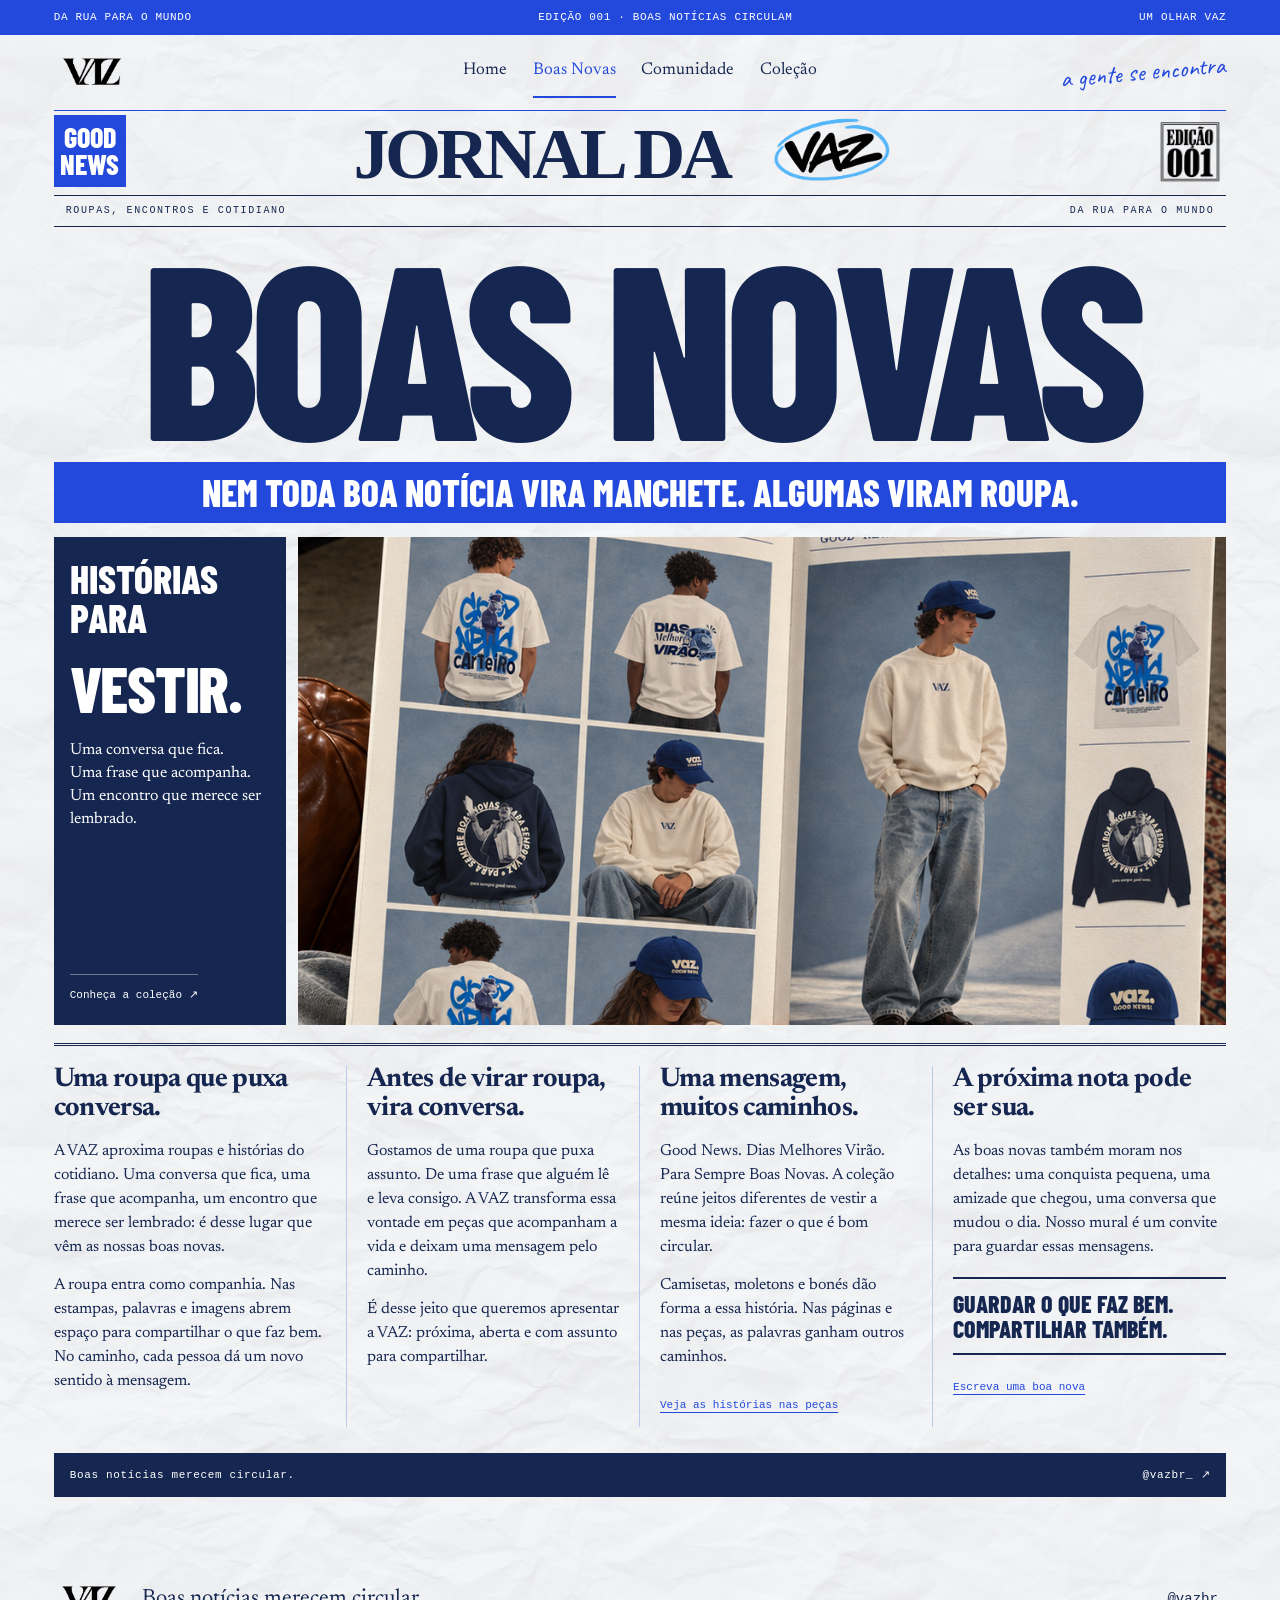
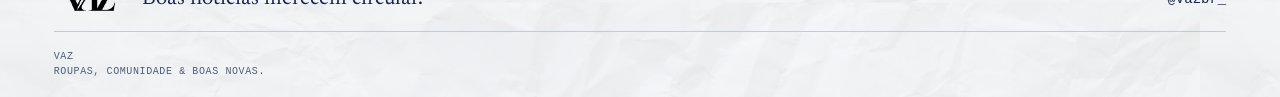
==== boas-novas.html @ ff7410ee "Publica site estático VAZ" ====
<!doctype html><html lang="pt-BR"><head><meta charset="utf-8"><meta name="viewport" content="width=device-width,initial-scale=1"><meta name="theme-color" content="#2349dc"><title>Boas Novas · VAZ</title><meta name="description" content="O jornal da VAZ: histórias, roupas e um jeito de fazer o que é bom circular."><link rel="stylesheet" href="editorial.css"><link rel="stylesheet" href="pages.css"><script src="pages.js" defer></script><link rel="stylesheet" href="assets/mobile.css?v=1"><link rel="stylesheet" href="assets/header.css?v=1"><link rel="stylesheet" href="assets/boas-novas.css?v=1"></head><body class="news-page"><a class="skip-link" href="#principal">Pular para o conteúdo</a><div class="edition"><span>Da rua para o mundo</span><span>EDIÇÃO 001 · BOAS NOTÍCIAS CIRCULAM</span><span>UM OLHAR VAZ</span></div>
<header id="inicio">
  <a class="brand" href="home.html" aria-label="VAZ, início"><img src="assets/marca/logo.png" alt="VAZ" width="135" height="54"></a>
  <span class="brand-descriptor">ROUPAS, ENCONTROS <br>E OUTRAS BOAS NOVAS.</span>
  <nav class="page-nav" aria-label="Navegação principal"><a href="home.html">Home</a><a href="boas-novas.html" aria-current="page">Boas Novas</a><a href="comunidade.html">Comunidade</a><a href="colecao.html">Coleção</a></nav>
  <a class="header-note" href="https://www.instagram.com/vazbr_/" target="_blank" rel="noopener noreferrer">a gente se encontra</a>
</header><main id="principal" class="news-edition" tabindex="-1">
  <div class="news-masthead">
    <a class="news-mark" href="colecao.html" aria-label="Conheça a coleção VAZ"><strong>GOOD<br>NEWS</strong></a>
    <a class="news-name news-name-image" href="home.html" aria-label="Jornal da VAZ, início"><span>JORNAL DA</span><img src="assets/marca/jornal-vaz-logo.png" alt="VAZ"></a>
    <img class="news-edition-image" src="assets/marca/jornal-edicao-001.png" alt="Edição 001">
  </div>
  <div class="news-dateline"><span>Roupas, encontros e cotidiano</span><span>Da rua para o mundo</span></div>
  <h1 class="news-headline">BOAS NOVAS</h1>
  <p class="news-banner">Nem toda boa notícia vira manchete. Algumas viram roupa.</p>
  <div class="news-cover">
    <aside class="news-cover-note">
      <p>Histórias<br>para</p>
      <strong>VESTIR.</strong>
      <span>Uma conversa que fica.<br>Uma frase que acompanha.<br>Um encontro que merece ser lembrado.</span>
      <a href="colecao.html">Conheça a coleção <span aria-hidden="true">↗</span></a>
    </aside>
    <figure><img src="assets/fotos/vaz-lookbook-boas-novas-v2.png" width="1086" height="1448" alt="Lookbook VAZ aberto no colo, com camisetas Carteiro e Dias Melhores Virão, moletom Good News e boné azul bordado, em páginas de papel creme" fetchpriority="high"></figure>
  </div>
  <div class="news-columns">
    <article>
      <h2>Uma roupa que puxa conversa.</h2>
      <p>A VAZ aproxima roupas e histórias do cotidiano. Uma conversa que fica, uma frase que acompanha, um encontro que merece ser lembrado: é desse lugar que vêm as nossas boas novas.</p>
      <p>A roupa entra como companhia. Nas estampas, palavras e imagens abrem espaço para compartilhar o que faz bem. No caminho, cada pessoa dá um novo sentido à mensagem.</p>
    </article>
    <article>
      <h2>Antes de virar roupa, vira conversa.</h2>
      <p>Gostamos de uma roupa que puxa assunto. De uma frase que alguém lê e leva consigo. A VAZ transforma essa vontade em peças que acompanham a vida e deixam uma mensagem pelo caminho.</p>
      <p>É desse jeito que queremos apresentar a VAZ: próxima, aberta e com assunto para compartilhar.</p>
    </article>
    <article>
      <h2>Uma mensagem, muitos caminhos.</h2>
      <p>Good News. Dias Melhores Virão. Para Sempre Boas Novas. A coleção reúne jeitos diferentes de vestir a mesma ideia: fazer o que é bom circular.</p>
      <p>Camisetas, moletons e bonés dão forma a essa história. Nas páginas e nas peças, as palavras ganham outros caminhos.</p>
      <a href="colecao.html">Veja as histórias nas peças</a>
    </article>
    <article>
      <h2>A próxima nota pode ser sua.</h2>
      <p>As boas novas também moram nos detalhes: uma conquista pequena, uma amizade que chegou, uma conversa que mudou o dia. Nosso mural é um convite para guardar essas mensagens.</p>
      <blockquote>Guardar o que faz bem. Compartilhar também.</blockquote>
      <a href="comunidade.html">Escreva uma boa nova</a>
    </article>
  </div>
  <a class="news-closing" href="https://www.instagram.com/vazbr_/" target="_blank" rel="noopener noreferrer">Boas notícias merecem circular. <span>@vazbr_ ↗</span></a>
</main><footer>
  <a href="home.html" class="brand" aria-label="VAZ, voltar ao início"><img src="assets/marca/logo.png" alt="VAZ" width="135" height="54"></a>
  <p>Boas notícias merecem circular.</p>
  <a href="https://www.instagram.com/vazbr_/" target="_blank" rel="noopener noreferrer">@vazbr_</a>
  <div class="footer-bottom"><span>VAZ <br>ROUPAS, COMUNIDADE & BOAS NOVAS.</span></div>
</footer></body></html>
---- editorial.css ----
@charset "UTF-8";
@font-face{font-family:Barlow;src:url('assets/fonts/BarlowCondensed-ExtraBold.ttf') format('truetype');font-weight:800;font-display:swap}
@font-face{font-family:Newsreader;src:url('assets/fonts/Newsreader.ttf') format('truetype');font-weight:200 800;font-display:swap}
@font-face{font-family:Caveat;src:url('assets/fonts/Caveat.ttf') format('truetype');font-weight:400 700;font-display:swap}
:root{--royal:#2349dc;--ink:#152650;--sky:#dcecff;--white:#fff;--line:#b9cbea;--muted:#4c5e7a;--serif:Newsreader,Georgia,serif;--display:Barlow,Impact,'Arial Narrow',sans-serif;--hand:Caveat,'Segoe Print',cursive;--mono:'Courier New',monospace;--gutter:clamp(20px,4.2vw,80px)}
*{box-sizing:border-box}
html{scroll-behavior:smooth;scroll-padding-top:24px}
body{margin:0;background:var(--white);color:var(--ink);font-family:var(--serif);font-size:19px;line-height:1.5}
body:has(dialog[open]){overflow:hidden}
a{color:inherit;text-decoration:none}
button{font:inherit;color:inherit;cursor:pointer}
button,a,summary{-webkit-tap-highlight-color:transparent}
button:focus-visible,a:focus-visible,summary:focus-visible{outline:3px solid var(--royal);outline-offset:6px}
img{display:block;max-width:100%;height:auto}
figure,h1,h2,h3,p{margin:0}
[hidden]{display:none!important}
::selection{background:var(--royal);color:white}
.skip-link{position:fixed;top:12px;left:20px;z-index:20;padding:12px 20px;background:var(--ink);color:white;transform:translateY(-160%)}
.skip-link:focus{transform:none}
.edition,.eyebrow,.folio,.photo-credit,.product-meta,.section-index,.collection-footnote,.footer-bottom,.demo-note,.variant-status{font:11px/1.5 var(--mono);letter-spacing:.06em}
.edition{display:flex;justify-content:space-between;gap:20px;background:var(--royal);color:white;padding:9px var(--gutter);text-transform:uppercase}
header{display:flex;align-items:center;gap:35px;margin:0 var(--gutter);min-height:108px;border-bottom:1px solid var(--royal)}
.brand{flex-shrink:0}
.brand img{width:112px;height:auto;mix-blend-mode:multiply}
.brand-descriptor{font:11px/1.6 var(--mono);padding-left:25px;border-left:1px solid var(--line)}
nav{display:flex;gap:30px;margin-left:auto;font-size:17px}
nav a{padding:12px 0}
nav a:hover,.text-link:hover,footer a:hover{text-decoration:underline;text-underline-offset:5px}
.header-note{font:25px var(--hand);color:var(--royal);transform:rotate(-5deg);margin-left:15px}
main{overflow:clip}
.hero{padding:22px var(--gutter) 38px}
.hero-paper,.header-paper::before{
  background-color:#fff;
  background-image:linear-gradient(#ffffffcc,#ffffffcc),url('assets/texturas/papel-branco-amassado.jpg');
  background-repeat:no-repeat;
  background-position:center;
  background-size:cover;
}
.header-paper{position:relative;isolation:isolate}
.header-paper::before{
  content:'';
  position:absolute;
  inset:0 calc(-1 * var(--gutter));
  z-index:-1;
  pointer-events:none;
}
.hero-paper .headline-note{background:transparent}
.folio{display:flex;justify-content:space-between;color:var(--royal);text-transform:uppercase}
.headline{position:relative;margin:8px 0 24px;padding-bottom:20px}
.headline h1{font-family:var(--display);font-size:clamp(100px,21.8vw,360px);font-weight:800;line-height:.83;letter-spacing:-.035em;color:var(--royal);display:flex;justify-content:space-between;gap:18px}
.headline h1>span:last-child{position:relative}
.headline h1>span:last-child:after{content:'';position:absolute;left:0;right:-1%;bottom:-12px;height:12px;border-bottom:4px solid var(--royal);border-radius:50%;transform:rotate(-2deg)}
.headline-note{position:absolute;bottom:-25px;left:45%;font:clamp(26px,3.2vw,48px)/1 var(--hand);transform:rotate(-5deg);color:var(--royal);background:white;padding:0 12px}
.hero-bottom{display:grid;grid-template-columns:.72fr 1.4fr;gap:5%;align-items:center;margin-top:44px}
.hero-copy{max-width:440px;padding:12px 0}
.hero-copy h2{font-size:clamp(32px,3.35vw,53px);line-height:1.05;font-weight:450;letter-spacing:-.035em;margin:18px 0}
mark{background:linear-gradient(transparent 15%,var(--sky) 15%,var(--sky) 90%,transparent 90%);color:inherit;padding:0 .04em;box-decoration-break:clone;-webkit-box-decoration-break:clone}
.hero-copy>p:not(.eyebrow){font-size:19px;line-height:1.5;max-width:32ch}
.button{display:inline-flex;align-items:center;justify-content:space-between;gap:30px;padding:14px 20px;border:1px solid var(--royal);background:var(--royal);color:white;font:13px/1.5 var(--mono);transition:background .2s,color .2s}
.button:hover{background:var(--ink);border-color:var(--ink)}
.button:active{transform:translateY(1px)}
.hero-copy .button{margin-top:25px}
.hero-photo{position:relative}
.hero-photo>img{width:100%;aspect-ratio:16/9;object-fit:cover}
.hero-photo figcaption{display:flex;justify-content:space-between;gap:15px;padding-top:9px;font:10px/1.5 var(--mono)}
.photo-credit{color:var(--muted);font-size:9px;letter-spacing:.02em}
.photo-note{position:absolute;right:15px;top:-24px;background:var(--sky);color:var(--royal);font:28px/1 var(--hand);padding:10px 18px;transform:rotate(4deg)}
.contents{display:flex;align-items:center;justify-content:space-between;gap:25px;margin:0 var(--gutter);padding:17px 0;border-block:1px solid var(--royal);font:11px var(--mono);color:var(--royal)}
.contents>span{font-weight:bold}
.contents a{padding:5px 0}
.contents a:hover{text-decoration:underline;text-underline-offset:4px}
.editorial-note{display:grid;grid-template-columns:.7fr 2fr .7fr;gap:5%;padding:70px var(--gutter) 75px;align-items:center}
.editorial-note>.eyebrow{align-self:start;padding-top:12px}
.editorial-note h2{font-size:clamp(27px,3vw,45px);line-height:1.2;font-weight:400;letter-spacing:-.025em;max-width:30ch}
.hand-note{font:38px/1.05 var(--hand);color:var(--royal);transform:rotate(-6deg)}
.editorial-note .hand-note{position:relative;padding-top:30px}

.collection{padding:52px var(--gutter) 30px;background:var(--sky);display:grid;grid-template-columns:minmax(0,.75fr) minmax(0,2.25fr);column-gap:3%;row-gap:0}
.collection>*{min-width:0}
.eyebrow{color:var(--royal);text-transform:uppercase}
.eyebrow i{display:none}
.collection h2{font:800 clamp(60px,6.7vw,106px)/.9 var(--display);letter-spacing:-.025em;text-transform:uppercase;color:var(--royal);margin:28px 0 23px}
.collection-heading>p:not(.eyebrow){font-size:22px;line-height:1.25;margin-bottom:24px}
.text-link{display:inline-flex;gap:24px;border-bottom:1px solid;padding-bottom:7px;font:12px/1.5 var(--mono)}
.products{display:grid;grid-template-columns:repeat(3,minmax(0,1fr));gap:16px;align-items:start}
.product{min-width:0;display:flex;flex-direction:column;align-items:stretch;border:0;padding:0;background:transparent;text-align:left}
.product-image{display:grid;place-items:center;width:100%;aspect-ratio:1/1.15;background:white;overflow:hidden;position:relative}
.product img{width:100%;height:100%;object-fit:contain;transition:transform .3s ease}
.product:hover img,.product:focus-visible img{transform:scale(1.045) rotate(-1deg)}
.product-title{font-size:21px;line-height:1.1;margin-top:17px;padding-bottom:10px;border-bottom:1px solid #96b3dc}
.product-meta{font-size:9px;margin-top:9px;color:var(--muted);letter-spacing:.015em}
.products .product:first-child{position:relative}
.products .product:first-child:before{content:'direto do acervo';position:absolute;z-index:1;top:-19px;left:13px;background:var(--royal);color:white;font:23px/1.15 var(--hand);padding:3px 12px;transform:rotate(-5deg)}
.acervo-collection{grid-column:1/-1;margin-top:45px;padding-top:28px;border-top:1px solid #96b3dc}
.acervo-heading{display:grid;grid-template-columns:1fr 1.7fr 1fr;align-items:start;gap:25px}
.acervo-heading h3{font-size:33px;line-height:1.05;font-weight:450;letter-spacing:-.025em}
.acervo-heading>p:last-child{font-size:17px;line-height:1.3}
.acervo-products{display:grid;grid-template-columns:repeat(4,minmax(0,1fr));gap:22px;margin-top:30px}
.acervo-product .product-image{aspect-ratio:1}
.collection-footnote{grid-column:1/-1;margin-top:28px;color:var(--muted);font-size:10px}
.community{padding:70px var(--gutter);display:grid;grid-template-columns:1.05fr .95fr;gap:7%;align-items:center}
#comunidade.community,#boas-novas.archive{
  background-color:#fff;
  background-image:url('assets/texturas/granulado-branco.svg');
  background-repeat:repeat;
  background-size:200px 200px;
}
.community-photo{position:relative;margin-right:12px}
.community-photo:before{content:'';position:absolute;inset:15px -13px -15px 13px;background:var(--sky);z-index:-1}
.community-photo img{width:100%;aspect-ratio:4/4.5;object-fit:cover}
.community-photo figcaption{font:10px var(--mono);position:absolute;bottom:15px;left:15px;right:15px;background:white;padding:10px}
.community-copy h2{font-size:clamp(44px,5.5vw,86px);line-height:.96;letter-spacing:-.055em;font-weight:500;margin:30px 0 25px}
.community-copy h2 em{font-style:normal;position:relative;white-space:nowrap}
.community-copy h2 em:after{content:'';position:absolute;inset:-6px -14px -6px -9px;border:2px solid var(--royal);border-radius:50%;transform:rotate(-6deg)}
.community-copy>p:not(.eyebrow){max-width:36ch;font-size:21px;line-height:1.4}
.community-copy .hand-note{margin:22px 0 28px;display:block;font-size:34px}
.community-copy .photo-credit{display:block;margin-top:25px}
.section-index{border-block:1px solid var(--royal);display:flex;justify-content:space-between;padding:12px 0;margin-bottom:35px;color:var(--royal)}
.archive{padding:0 var(--gutter) 75px}
.archive-heading{display:flex;align-items:flex-end;justify-content:space-between;gap:30px;margin-bottom:35px}
.archive-heading h2{font:800 clamp(58px,7.4vw,118px)/.9 var(--display);text-transform:uppercase;letter-spacing:-.015em;color:var(--royal)}
.archive-heading .hand-note{font-size:33px;max-width:220px;padding-right:15px}
.archive-heading .archive-stamp{width:clamp(130px,15vw,210px);height:auto;flex-shrink:0;transform:rotate(-12deg);margin:12px 14px;object-fit:contain}
.archive-grid{display:grid;grid-template-columns:1fr 1.15fr .45fr;gap:5%;align-items:start}
.archive-photo img{width:100%;aspect-ratio:4/4.3;object-fit:cover}
.archive-photo figcaption{font:27px var(--hand);color:var(--royal);padding:12px 0;transform:rotate(-2deg)}
.story{padding-top:10px}
.story h3{font-size:clamp(32px,3.1vw,48px);line-height:1.04;font-weight:500;letter-spacing:-.035em;margin:22px 0}
.story p{font-size:20px;line-height:1.55;margin-bottom:20px}
.story>.lead:first-letter{float:left;font-size:72px;line-height:.8;padding:8px 8px 0 0;color:var(--royal)}
.story summary{display:flex;align-items:center;justify-content:space-between;cursor:pointer;font:12px/1.5 var(--mono);border-bottom:1px solid var(--royal);padding:12px 0;color:var(--royal);gap:18px;list-style:none}
.story summary::-webkit-details-marker{display:none}
.story summary:after{content:'+';font-size:22px}
.story details[open] summary:after{content:'−'}
.story details[open] summary{margin-bottom:20px}
.story .demo-note{font:10px/1.6 var(--mono);color:var(--muted)}
.margin-notes{margin-top:65px;padding-left:20px;border-left:1px solid var(--line)}
.margin-notes .hand-note{font-size:29px;margin-bottom:30px}
.margin-notes .eyebrow{font-size:9px}
.margin-notes>p:last-child{font-size:16px;line-height:1.45;margin-top:12px}
.invitation{position:relative;background:var(--royal);color:white;padding:48px var(--gutter) 55px}
.invitation-top{display:flex;justify-content:space-between;gap:20px;align-items:center}
.invitation .eyebrow{color:white}
.invitation .hand-note{color:var(--sky);font-size:38px}
.invitation h2{font:800 clamp(75px,14.4vw,220px)/.95 var(--display);letter-spacing:-.025em;margin:25px 0 30px;text-transform:uppercase}
.invitation-bottom{display:flex;justify-content:space-between;align-items:center;gap:30px;border-top:1px solid #9cb4ff;padding-top:24px}
.invitation-bottom p{font-size:22px;line-height:1.35;max-width:45ch}
.invitation .button{border-color:white;flex-shrink:0}
.invitation .button:hover{background:white;color:var(--royal)}
.invitation a:focus-visible{outline-color:white}
footer{padding:35px var(--gutter) 20px;display:flex;align-items:center;gap:35px;flex-wrap:wrap}
footer>p{flex:1;font-size:22px}
footer>a:not(.brand){font:14px var(--mono)}
.footer-bottom{display:flex;justify-content:space-between;gap:20px;width:100%;border-top:1px solid var(--line);padding-top:17px;color:var(--muted);font-size:10px}
dialog{border:1px solid var(--royal);padding:0;width:min(1000px,94vw);max-height:90dvh;background:white;color:var(--ink);overscroll-behavior:contain}
dialog::backdrop{background:#102249bd}
.modal-grid{display:grid;grid-template-columns:1.05fr 1fr}
.modal-image{display:grid;place-items:center;background:white;padding:20px}
.modal-image img{width:100%;max-height:75dvh;object-fit:contain}
.modal-copy{padding:55px 32px 32px;background:var(--sky)}
.modal-copy h2{font:800 53px/.96 var(--display);color:var(--royal);text-transform:uppercase;margin:20px 0}
.modal-copy>p{font-size:18px;line-height:1.45;margin-bottom:20px}
.close{position:absolute;right:10px;top:10px;z-index:2;background:white;color:var(--royal);border:1px solid var(--royal);width:44px;height:44px;font:24px Arial}
.close:hover{background:var(--royal);color:white}
.modal-copy fieldset{border:0;padding:0;margin:25px 0 15px}
.modal-copy legend{font:12px var(--mono);margin-bottom:13px}
#variants{display:flex;flex-wrap:wrap;gap:10px}
#variants button{padding:12px 16px;font:13px var(--mono);background:white;border:1px solid var(--royal);min-height:44px}
#variants button[aria-pressed=true]{background:var(--royal);color:white}
.modal-copy .variant-status,.modal-copy .demo-note{font:11px/1.6 var(--mono);color:var(--muted)}
.modal-copy .button{margin-top:25px}
.reveal{transition:opacity .5s,translate .5s}
.js-motion .reveal.pending{opacity:0;translate:0 16px}
@media(min-width:1800px){body{max-width:1900px;margin:auto}.headline h1{font-size:360px}}
@media(max-width:1100px){.brand-descriptor{display:none}.header-note{font-size:22px}nav{gap:24px}.hero-bottom{grid-template-columns:.8fr 1.2fr;gap:4%}.hero-copy h2{font-size:36px}.hero-copy>p:not(.eyebrow){font-size:18px}.hero-photo>img{aspect-ratio:4/3;object-position:60% center}.hero-photo figcaption{flex-direction:column;gap:3px}.editorial-note{grid-template-columns:.5fr 1.6fr .6fr;gap:4%}.hand-note{font-size:31px}.collection{grid-template-columns:1fr}.collection-heading{display:grid;grid-template-columns:1fr 1.6fr 1fr;gap:20px;align-items:center;margin-bottom:28px}.collection h2{grid-column:2;grid-row:1/3;font-size:74px;margin:0}.collection h2 br{display:none}.collection-heading>.text-link{justify-self:start}.collection-heading>p:not(.eyebrow){font-size:20px;margin:0}.products{gap:20px}.acervo-heading{grid-template-columns:.7fr 1.4fr 1fr}.product-title{font-size:20px}.acervo-products{gap:16px}.archive-grid{grid-template-columns:1fr 1.2fr}.margin-notes{grid-column:2;display:flex;gap:25px;margin:0}.margin-notes .hand-note{margin:0}.margin-notes .eyebrow{display:none}.margin-notes>p:last-child{margin:0;max-width:30ch}.community{gap:6%}.community-copy h2{font-size:61px}}
@media(max-width:760px){.edition>span:first-child{display:none}.edition{font-size:9px}header{min-height:90px;gap:20px}.brand img{width:86px}nav{gap:18px;font-size:16px}.header-note{display:none}.folio{font-size:9px}.hero{padding-top:17px}.headline h1{font-size:22vw;gap:8px}.headline-note{font-size:30px;left:auto;right:8%;bottom:-24px}.hero-bottom{grid-template-columns:1fr;gap:35px;margin-top:38px}.hero-copy{display:grid;grid-template-columns:1.3fr 1fr;gap:14px 25px;max-width:none;padding:0}.hero-copy .eyebrow{grid-column:1/-1}.hero-copy h2{grid-column:1;grid-row:2/4;margin:0;font-size:36px}.hero-copy .button{margin:0;align-self:start;justify-self:start}.hero-photo>img{aspect-ratio:16/9}.hero-photo figcaption{flex-direction:row}.photo-note{font-size:25px;top:-20px}.contents{flex-wrap:wrap;gap:15px;font-size:10px}.contents>span{display:none}.editorial-note{grid-template-columns:1fr 2.3fr;padding-block:45px;gap:22px}.editorial-note .hand-note{grid-column:2;padding:0;margin-left:20px}.editorial-note .hand-note:before{font-size:35px;left:-40px;top:-5px}.editorial-note h2{font-size:30px}.collection{padding-top:35px}.collection-heading{grid-template-columns:1fr 1.4fr}.collection-heading>.eyebrow{grid-column:1/-1}.collection h2{grid-column:1;grid-row:2/4;font-size:65px}.collection-heading>p:not(.eyebrow){grid-column:2}.collection-heading>.text-link{grid-column:2}.products{gap:14px}.product-image{aspect-ratio:1}.product-title{font-size:19px}.product-meta{font-size:9px}.acervo-heading{grid-template-columns:1fr}.acervo-heading h3{max-width:23ch}.acervo-products{grid-template-columns:repeat(2,minmax(0,1fr));gap:30px 17px}.community{padding-block:45px;grid-template-columns:1fr 1fr;gap:6%}.community-copy h2{font-size:43px;margin:20px 0}.community-copy>p:not(.eyebrow){font-size:18px}.community-copy .hand-note{font-size:29px;margin:20px 0}.community-photo img{aspect-ratio:3/5}.community-photo figcaption{font-size:8px;left:8px;right:8px;bottom:8px;padding:7px}.community-copy .button{font-size:11px;padding:12px;gap:15px}.archive{padding-bottom:45px}.archive-heading .hand-note{font-size:27px;max-width:160px}.archive-grid{gap:25px}.story h3{font-size:34px;margin:16px 0}.story p{font-size:18px}.margin-notes{grid-column:1/-1}.invitation{padding-block:35px}.invitation .hand-note{font-size:30px}.invitation h2{font-size:15vw}.invitation-bottom p{font-size:20px}.invitation-bottom{align-items:flex-start}.invitation .button{font-size:11px;padding:14px}.modal-copy h2{font-size:42px}.modal-copy{padding:55px 24px 25px}.modal-grid{grid-template-columns:.9fr 1fr}}
@media(max-width:520px){header{flex-wrap:wrap;gap:8px;min-height:80px;padding-block:14px}nav{gap:16px;font-size:15px}.brand img{width:70px}.edition{font-size:8px;letter-spacing:.01em}.folio{font-size:8px;gap:15px}.folio span:last-child{text-align:right}.headline{margin-top:15px;padding-bottom:10px}.headline h1{font-size:21.9vw}.headline h1>span:last-child:after{border-width:2px;bottom:-7px}.headline-note{font-size:26px;bottom:-22px;right:0}.hero-bottom{margin-top:35px;gap:32px}.hero-copy{display:block}.hero-copy .eyebrow{font-size:9px}.hero-copy h2{font-size:39px;max-width:17ch;margin:12px 0}.hero-copy>p:not(.eyebrow){max-width:34ch;font-size:18px}.hero-copy .button{margin-top:18px}.hero-photo figcaption{display:block}.hero-photo .photo-credit{display:block;margin-top:4px}.hero-photo>img{aspect-ratio:4/3;object-position:56% center}.photo-note{font-size:23px;right:9px}.contents{gap:8px;font-size:9px}.editorial-note{grid-template-columns:1fr;gap:20px;padding-block:35px}.editorial-note>.eyebrow{padding:0}.editorial-note h2{font-size:30px}.editorial-note .hand-note{grid-column:1;justify-self:end;margin-right:10px;font-size:30px}.collection-heading{gap:18px}.collection h2{font-size:61px}.collection-heading>p:not(.eyebrow){font-size:19px}.text-link{font-size:11px;gap:10px}.products{grid-template-columns:repeat(2,minmax(0,1fr));gap:25px 15px}.products>.product:first-child{grid-column:1/-1}.products>.product:first-child .product-image{aspect-ratio:1.35}.products>.product:first-child img{max-height:340px}.products .product:first-child:before{left:15px}.product-title{font-size:20px}.product-meta{font-size:8px;line-height:1.6}.acervo-collection{margin-top:28px}.acervo-heading{gap:15px}.acervo-heading h3{font-size:31px}.acervo-product .product-title{font-size:19px}.collection-footnote{font-size:9px}.community{grid-template-columns:1fr;gap:38px;padding-block:40px}.community-photo{margin-right:12px}.community-photo img{aspect-ratio:4/4.2;object-position:center}.community-photo figcaption{font-size:9px;padding:10px}.community-copy h2{font-size:58px;max-width:10ch}.community-copy>p:not(.eyebrow){font-size:20px}.community-copy .button{font-size:12px;padding:14px 20px}.community-copy .photo-credit{margin-top:18px}.section-index{font-size:9px;margin-bottom:25px}.archive-heading{display:block;margin-bottom:25px}.archive-heading h2{font-size:64px;max-width:9ch}.archive-heading .hand-note{max-width:none;transform:rotate(-3deg);margin-top:18px;font-size:29px}.archive-grid{grid-template-columns:1fr;gap:25px}.archive-photo img{aspect-ratio:4/3}.archive-photo figcaption{font-size:26px}.story{padding:0}.story h3{font-size:37px;max-width:18ch}.story p{font-size:20px}.margin-notes{grid-column:1;gap:18px}.margin-notes .hand-note{font-size:27px;flex:1}.margin-notes>p:last-child{flex:1;font-size:16px}.invitation-top{align-items:flex-start}.invitation .eyebrow{font-size:9px}.invitation .hand-note{font-size:26px;max-width:140px;text-align:right}.invitation h2{font-size:24vw;line-height:.87;max-width:7ch;margin:30px 0}.invitation-bottom{display:block}.invitation-bottom p{font-size:21px}.invitation .button{margin-top:24px;font-size:12px}footer{gap:20px}footer>p{font-size:20px;line-height:1.2;flex-basis:60%}footer>a:not(.brand){font-size:12px}.footer-bottom{font-size:9px;align-items:flex-start}.footer-bottom>span{max-width:21ch}.modal-grid{grid-template-columns:1fr}.modal-image{padding:10px 30px}.modal-image img{height:29dvh;min-height:170px}.modal-copy{padding:25px}.modal-copy h2{font-size:43px;margin:15px 0}.modal-copy>p{font-size:17px}.modal-copy .button{font-size:11px;gap:12px}.close{position:sticky;top:10px;float:right;margin:10px 10px -54px 0}.modal-copy fieldset{margin-top:20px}}
@media(max-width:520px){.collection{grid-template-columns:minmax(0,1fr)}.collection-heading{display:block}.collection h2{margin:20px 0;max-width:8ch;font-size:72px}.collection h2 br{display:none}.collection-heading>p:not(.eyebrow){margin-bottom:18px}.collection-heading>p:not(.eyebrow) br{display:none}.collection-heading>.text-link{margin-bottom:12px}}
@media(max-width:360px){nav{gap:10px;font-size:14px}.brand img{width:58px}.hero-copy h2{font-size:35px}.collection h2{font-size:65px}.collection-heading>p:not(.eyebrow){font-size:18px}.collection-heading .text-link{font-size:10px}.community-copy h2{font-size:53px}.archive-heading h2{font-size:57px}.contents{font-size:8px}.headline-note{font-size:23px}}
/* Edição de ateliê: uma superfície contínua, sem cartões nas fotografias. */
body{background:#fbfcfd url('assets/texturas/papel-atelie.svg') repeat}
header{min-height:88px}
.hero{padding-bottom:25px}
.headline h1{font-size:clamp(100px,20.5vw,340px)}
.headline-note{background:#fbfcfd}
.hero-bottom{margin-top:34px;gap:4%}
.hero-copy h2{font-size:clamp(32px,3.1vw,48px);margin:13px 0}
.hero-copy .button{margin-top:18px}
.hero-photo img,.community-photo img,.archive-photo img{border-radius:3px}
.hero-photo figcaption{flex-wrap:wrap;gap:3px 12px}
.button{border-radius:30px;padding:12px 22px}
a:focus-visible,button:focus-visible,summary:focus-visible{outline-width:2px;outline-offset:4px}
.editorial-note{padding-block:38px;grid-template-columns:.55fr 2fr .65fr;gap:4%}
.editorial-note h2{font-size:clamp(27px,2.7vw,40px)}
.editorial-note .hand-note{font-size:33px;padding-top:12px}
.collection{display:block;padding-block:34px 26px;background:#eff3f8 url('assets/texturas/papel-atelie.svg') repeat;border-block:1px solid #d1dcec}
.collection-heading{display:grid;grid-template-columns:minmax(0,1.35fr) minmax(0,1fr) auto;gap:14px 30px;align-items:end;margin-bottom:8px}
.collection-heading>.eyebrow{grid-column:1/-1;grid-row:1}
.collection h2{grid-column:1;grid-row:2/4;font-size:clamp(62px,7.4vw,110px);line-height:.87;margin:0;max-width:10ch}
.collection h2 br{display:none}
.collection-heading>p:not(.eyebrow){grid-column:2;grid-row:2;max-width:22ch;font-size:25px;margin:0}
.collection-heading>.text-link{grid-column:3;grid-row:2;justify-self:end;align-self:end;margin-bottom:4px}
.products{grid-template-columns:1.25fr 1fr .8fr;gap:3%;align-items:start;margin-top:10px}
.product{position:relative;padding:5px 4px 12px;border-radius:12px}
.product-image,.acervo-product .product-image{aspect-ratio:1.08;background:transparent;overflow:visible}
.product img{mix-blend-mode:multiply;object-fit:contain;transform:rotate(-3deg);filter:drop-shadow(0 10px 7px #23335b12);transition:transform .3s ease}
.product:nth-child(even) img{transform:rotate(3deg)}
.product:hover img,.product:focus-visible img{transform:translateY(-5px) rotate(0deg)}
.product-title{font-size:23px;margin-top:4px;padding-bottom:9px;border-bottom:1px solid #a7b7cd}
.product-meta{margin-top:6px;line-height:1.6}
.products .product:first-child:before{content:none}
.products>.product:nth-child(2){margin-top:32px}
.products>.product:nth-child(3){margin-top:64px}
.products>.product:nth-child(3) img{transform:rotate(-7deg);width:94%;justify-self:center}
.products>.product:nth-child(3):hover img{transform:rotate(-3deg) translateY(-5px)}
.acervo-collection{margin-top:20px;padding-top:22px}
.acervo-heading{grid-template-columns:.65fr 1.5fr 1fr;gap:25px;align-items:center}
.acervo-heading h3{font-size:30px;max-width:25ch}
.acervo-products{gap:3%;margin-top:16px}
.acervo-product:nth-child(even){padding-top:23px}
.acervo-product .product-title{font-size:21px}
.acervo-product img,.modal-image img[data-flat="true"]{filter:none}
.collection-footnote{margin-top:14px}
.community{padding-block:40px;gap:5%;grid-template-columns:1fr 1fr}
.community-photo{margin:0}
.community-photo:before{content:none}
.community-photo img{aspect-ratio:1/1.08}
.community-photo figcaption{position:static;background:transparent;padding:8px 0 0;font:9px/1.5 var(--mono);color:var(--muted)}
.community-copy h2{font-size:clamp(44px,5.2vw,78px);margin:20px 0}
.community-copy .hand-note{margin:18px 0 22px;font-size:32px}
.community-copy .photo-credit{margin-top:16px}
.archive{padding-bottom:35px}
.section-index{margin-bottom:25px}
.archive-heading{margin-bottom:25px}
.archive-heading h2{font-size:clamp(58px,6.7vw,104px)}
.archive-grid{grid-template-columns:minmax(0,.95fr) minmax(0,1.05fr);gap:5%;align-items:center}
.archive-photo img{aspect-ratio:1.2}
.archive-photo figcaption{padding-top:8px}
.story{padding:0}
.story h3{font-size:clamp(32px,3vw,44px);margin:15px 0}
.story p{font-size:19px;line-height:1.45;margin-bottom:16px}
.story>.lead:first-letter{float:none;font-size:inherit;line-height:inherit;padding:0;color:inherit}
.story summary{display:inline-flex;gap:45px;min-height:44px;padding:9px 2px}
.margin-notes{display:grid;grid-template-columns:1fr 1fr;gap:0 22px;margin:24px 0 0;padding:18px 0 0;border-left:0;border-top:1px solid var(--line)}
.margin-notes .hand-note{font-size:28px;margin:0;grid-row:1/3}
.margin-notes .eyebrow{display:block;margin:0;font-size:8px}
.margin-notes>p:last-child{font-size:16px;line-height:1.4;margin:6px 0 0}
.invitation{padding-block:30px 32px;background:var(--royal) url('assets/texturas/papel-atelie.svg') repeat}
.invitation h2{font-size:clamp(72px,12vw,180px);margin:18px 0 22px;line-height:.9}
.invitation-bottom{padding-top:18px}
.invitation .hand-note{font-size:32px}
footer{padding-block:24px 18px}
dialog{border:0;border-radius:22px;box-shadow:0 24px 100px #0c173440;width:min(1080px,94vw);background:#f6f8fb url('assets/texturas/papel-atelie.svg') repeat}
.modal-grid{grid-template-columns:1.12fr 1fr;align-items:start}
.modal-image{position:sticky;top:0;background:transparent;padding:30px 12px;min-height:450px;align-self:stretch}
.modal-image img{mix-blend-mode:multiply;max-height:72dvh;filter:drop-shadow(0 14px 10px #192c471a)}
.modal-copy{padding:48px 30px 30px;background:transparent}
.modal-copy h2{font-size:clamp(36px,4.1vw,53px);margin:14px 0;overflow-wrap:break-word}
.modal-copy>p{margin-bottom:15px}
.modal-copy fieldset{margin:18px 0 12px}
.modal-copy .variant-status{margin-bottom:15px}
.close{border-radius:50%;border:0;background:#e1eafa;right:12px;top:12px}
#variants button{border-radius:24px;padding:10px 18px;background:transparent}
.product-disclosure{border-top:1px solid var(--line);padding-top:10px;margin-top:8px}
.product-disclosure summary{cursor:pointer;font:11px/1.6 var(--mono);min-height:32px;padding:5px 0;color:var(--muted)}
.product-disclosure .demo-note{margin:9px 0 0}
.modal-actions{display:flex;flex-wrap:wrap;align-items:center;gap:16px 22px;margin-top:22px}
.modal-actions .button{margin:0;font-size:12px}
.modal-actions .text-link{font-size:11px}
.reveal,.js-motion .reveal.pending{opacity:1;translate:none;transition:none}
.type-accessible{position:absolute;width:1px;height:1px;padding:0;margin:-1px;overflow:hidden;clip-path:inset(50%);white-space:nowrap;user-select:none}
.type-char{opacity:0}
.type-char.is-typed{opacity:1}
.type-char.type-caret{box-shadow:1px 0 0 currentColor}
.type-visual mark{background:none}
.type-visual mark .is-typed{background:var(--sky)}
@media(min-width:1800px){.headline h1{font-size:340px}}
@media(max-width:1100px){.collection-heading{grid-template-columns:minmax(0,1.25fr) minmax(0,1fr)}.collection-heading>.text-link{grid-column:2;grid-row:3;justify-self:start}.collection h2{font-size:85px}.collection-heading>p:not(.eyebrow){font-size:23px}.products{gap:2%}.acervo-heading{grid-template-columns:.6fr 1.2fr .9fr}.acervo-product .product-title{font-size:19px}.archive-grid{gap:4%}.archive-photo img{aspect-ratio:1/1.08}.margin-notes{gap:0 16px}.margin-notes>p:last-child{max-width:none}}
@media(max-width:760px){header{min-height:78px}.headline h1{font-size:21.8vw}.editorial-note{grid-template-columns:1fr 2.5fr;padding-block:28px}.editorial-note .hand-note{grid-column:2;padding-top:0;font-size:29px}.collection-heading{gap:12px 24px}.collection h2{font-size:72px}.products{grid-template-columns:1.15fr 1fr .8fr}.product-title{font-size:20px}.products>.product:nth-child(2){margin-top:25px}.products>.product:nth-child(3){margin-top:45px}.acervo-heading{grid-template-columns:1fr 2fr}.acervo-heading>p:last-child{grid-column:2}.acervo-products{grid-template-columns:repeat(2,minmax(0,1fr));gap:12px 5%}.community{gap:5%}.community-photo img{aspect-ratio:3/4}.community-copy h2{font-size:43px}.community-copy .hand-note{font-size:27px}.archive-grid{align-items:start}.story p{font-size:18px}.margin-notes{display:block;margin-top:20px}.margin-notes .hand-note{font-size:27px;margin-bottom:14px;max-width:20ch}.margin-notes .eyebrow{display:none}.invitation h2{font-size:12vw;max-width:none}.modal-grid{grid-template-columns:1fr 1fr}.modal-copy{padding:52px 22px 25px}.modal-image{min-height:340px;padding-inline:10px}.modal-copy h2{font-size:39px}.modal-actions{display:grid;justify-items:start;gap:15px}.modal-actions .button{gap:15px;font-size:11px}}
@media(max-width:600px){.modal-grid{grid-template-columns:1fr}.modal-image{position:static;min-height:0;padding:15px 38px 0}.modal-image img{height:32dvh;min-height:190px;max-height:290px}.modal-copy{padding:15px 25px 26px}.modal-copy h2{font-size:40px}.close{position:sticky;top:10px;float:right;margin:10px 10px -54px 0}.modal-actions{display:flex}.modal-copy .eyebrow{font-size:10px}.modal-copy>p{font-size:18px}}
@media(max-width:520px){header{min-height:74px}.hero{padding-top:13px;padding-bottom:20px}.headline h1{font-size:21.9vw}.hero-bottom{margin-top:30px;gap:22px}.hero-copy h2{font-size:36px}.hero-photo>img{aspect-ratio:4/3}.editorial-note{display:block;padding-block:26px}.editorial-note>.eyebrow{margin-bottom:13px}.editorial-note h2{font-size:28px}.editorial-note .hand-note{font-size:28px;text-align:right;margin:12px 8px 0 0}.editorial-note .hand-note:before{content:none}.collection{padding-block:28px 20px}.collection-heading{display:grid;grid-template-columns:1.15fr 1fr;gap:12px 16px;margin-bottom:14px}.collection h2{font-size:55px;max-width:8ch;grid-row:2/4;margin:0}.collection-heading>p:not(.eyebrow){font-size:19px;margin:0}.collection-heading>p:not(.eyebrow) br{display:none}.collection-heading>.text-link{font-size:10px;gap:8px;margin:0}.products{grid-template-columns:repeat(2,minmax(0,1fr));gap:12px 5%;margin:0}.products>.product:first-child{grid-column:1/-1}.products>.product:first-child .product-image{aspect-ratio:1.17}.products>.product:first-child img{height:100%;max-height:none;max-width:100%;width:100%}.products>.product:nth-child(2),.products>.product:nth-child(3){margin-top:0}.products>.product:nth-child(3){padding-top:18px}.product-image{aspect-ratio:1.05}.product-title{font-size:20px;margin-top:2px}.acervo-collection{margin-top:16px;padding-top:18px}.acervo-heading{display:block}.acervo-heading h3{font-size:29px;margin:10px 0}.acervo-heading>p:last-child{font-size:17px}.acervo-products{margin-top:12px;gap:8px 5%}.acervo-product .product-title{font-size:19px}.acervo-product:nth-child(even){padding-top:16px}.community{grid-template-columns:1fr;padding-block:28px;gap:22px}.community-photo{margin:0}.community-photo img{aspect-ratio:1.13}.community-photo figcaption{font-size:8px;padding-top:7px}.community-copy h2{font-size:53px;margin:14px 0;max-width:11ch}.community-copy .hand-note{font-size:29px;margin:12px 0 18px}.community-copy>p:not(.eyebrow){font-size:20px}.archive{padding-bottom:28px}.archive-heading{margin-bottom:20px}.archive-heading h2{font-size:59px;max-width:none}.archive-heading .hand-note{font-size:27px;margin-top:12px}.archive-grid{grid-template-columns:1fr;gap:22px}.archive-photo img{aspect-ratio:1.25}.story h3{font-size:35px}.story p{font-size:19px}.margin-notes{display:grid;grid-template-columns:1fr 1fr;gap:15px;padding-top:16px;margin-top:18px}.margin-notes .hand-note{font-size:27px;margin:0}.margin-notes>p:last-child{margin:0;font-size:16px}.invitation{padding-block:26px}.invitation .hand-note{font-size:27px}.invitation h2{font-size:20vw;max-width:10ch;margin:20px 0}.invitation-bottom p{font-size:21px}.invitation .button{margin-top:18px}.footer-bottom{font-size:9px}}
@media(max-width:360px){.collection h2{font-size:47px}.collection-heading>p:not(.eyebrow){font-size:18px}.collection-heading>.text-link{font-size:9px}.hero-copy h2{font-size:33px}.community-copy h2{font-size:48px}.archive-heading h2{font-size:53px}.modal-copy{padding-inline:20px}.modal-copy h2{font-size:36px}}
/* Composição postal: títulos próximos, sobreposição e notas em largura cheia. */
header .brand img{width:76px}
header{min-height:76px;gap:26px}
header .brand-descriptor{padding-left:20px}
.hero{isolation:isolate}
.headline{position:relative;margin:12px 0 0;padding:0}
.headline h1{justify-content:flex-start;gap:.025em;font-size:clamp(0px,24vw,450px);line-height:.86;letter-spacing:-.045em}
.headline h1>span:last-child:after{content:none}
.headline-note{background:none;padding:0;left:0;right:auto;top:100%;bottom:auto;margin-top:2px;font-size:clamp(26px,2.7vw,40px);z-index:3;transform:rotate(-4deg)}
.hero-bottom{position:relative;margin-top:-26px;align-items:start;gap:4%}
.hero-photo{position:relative;z-index:2}
.hero-copy{position:relative;z-index:1;padding-top:74px}
.collection-heading{grid-template-columns:minmax(0,1fr) 156px;gap:12px 30px;align-items:center;margin-bottom:5px}
.collection-heading>.eyebrow{grid-column:1;grid-row:1;font-weight:700}
.collection h2{grid-column:1;grid-row:2;font-size:clamp(60px,8.7vw,134px);max-width:none;line-height:.9;margin:0;letter-spacing:-.025em}
.collection-intro{grid-column:1;grid-row:3;display:flex;align-items:center;flex-wrap:wrap;gap:8px 28px;margin-top:3px}
.collection-intro>p{font-size:22px;line-height:1.3;margin:0}
.collection-intro .text-link{font-size:11px;gap:18px;padding:5px 0}
.postage{grid-column:2;grid-row:1/4;width:144px;justify-self:center;transform:rotate(7deg);padding:5px;border:5px dotted var(--royal);color:var(--royal);background:#e3edfc}
.postage-inner{border:1px solid var(--royal);padding:11px 5px 9px;text-align:center;display:flex;flex-direction:column;align-items:center}
.postage-inner>span{font:7px/1.4 var(--mono);letter-spacing:.04em}
.postage-inner img{width:80px;margin:13px 0 9px;mix-blend-mode:multiply}
.postage-inner strong{font:800 24px/1 var(--display);letter-spacing:.02em}
.postage-inner small{font:6px/1.5 var(--mono);margin-top:7px}
.products{margin-top:15px}
.acervo-heading{display:flex;flex-wrap:wrap;align-items:center;gap:9px 24px}
.acervo-heading>.eyebrow{font-weight:700;font-size:12px;letter-spacing:.07em}
.acervo-heading h3{font:800 25px/1.05 var(--display);color:var(--royal);text-transform:uppercase;letter-spacing:.01em;max-width:none;margin:0}
.acervo-heading>p:last-child{font-size:19px;line-height:1.2;margin:0}
.acervo-products{margin-top:12px}
.archive-grid{align-items:start}
.margin-notes{display:block;width:100%;margin-top:20px;padding-top:16px}
.margin-notes .hand-note{font-size:clamp(33px,3.5vw,52px);line-height:1.03;max-width:none;transform:rotate(-3deg);margin:0 0 22px}
.margin-notes .hand-note br{display:none}
.margin-notes .eyebrow{display:block;font-weight:700;font-size:10px;margin:0 0 7px}
.margin-notes>p:last-child{font-size:19px;line-height:1.35;margin:0;max-width:none}
.archive{padding-bottom:24px}
footer{gap:18px}
footer .brand img{height:28px;width:auto;max-width:none}
footer>p{font-size:22px;line-height:1.2;margin:0}
@media(min-width:1800px){.headline h1{font-size:450px}}
@media(max-width:1100px){.collection-heading{grid-template-columns:minmax(0,1fr) 142px;gap:12px 24px}.collection h2{font-size:8.5vw}.collection-intro>p{font-size:21px}.postage{width:128px}.postage-inner{padding-block:9px}.postage-inner img{width:70px;margin-block:10px 7px}.postage-inner strong{font-size:22px}.postage-inner small{font-size:5.5px}.hero-copy{padding-top:64px}.margin-notes .hand-note{font-size:39px}.acervo-heading h3{font-size:24px}}
@media(max-width:760px){header .brand img{width:65px}.headline h1{font-size:22.8vw}.hero-bottom{display:flex;flex-direction:column;margin-top:-10px;gap:22px}.hero-photo{order:-1;width:100%}.hero-photo>img{aspect-ratio:16/9}.hero-copy{padding-top:0;width:100%;max-width:none}.headline-note{top:100%;left:14px;margin-top:4px;font-size:30px}.hero-photo figcaption{padding-top:7px}.collection-heading{grid-template-columns:minmax(0,1fr) 124px;gap:10px 18px}.collection h2{font-size:9vw;max-width:10ch}.collection-intro{gap:6px 18px}.collection-intro>p{font-size:20px}.postage{width:114px}.postage-inner>span{font-size:6px}.postage-inner img{width:60px}.postage-inner strong{font-size:20px}.postage-inner small{font-size:5px}.acervo-heading{gap:8px 18px}.acervo-heading h3{font-size:23px}.acervo-heading>p:last-child{font-size:18px}.margin-notes .hand-note{font-size:35px}.margin-notes>p:last-child{font-size:18px}.archive{padding-bottom:20px}}
@media(max-width:520px){header{gap:12px;min-height:66px}header .brand img{width:57px}.headline h1{font-size:22.6vw;gap:.02em}.headline-note{font-size:27px;left:10px;margin-top:2px}.hero-bottom{margin-top:-6px;gap:18px}.hero-photo>img{aspect-ratio:4/3}.hero-copy{padding-top:0}.collection-heading{grid-template-columns:minmax(0,1fr) 102px;gap:10px 12px}.collection-heading>.eyebrow{font-size:9px}.collection h2{font-size:14vw;max-width:8ch;grid-row:2}.collection-intro{grid-column:1/-1;grid-row:3;margin:0;gap:6px 18px;align-items:center}.collection-intro>p{font-size:19px}.collection-intro .text-link{font-size:10px;gap:10px}.postage{width:98px;grid-row:1/3;border-width:4px;padding:4px;transform:rotate(5deg)}.postage-inner{padding:8px 3px}.postage-inner>span{font-size:5px}.postage-inner img{width:54px;margin:9px 0 7px}.postage-inner strong{font-size:18px}.postage-inner small{font-size:4.5px}.products{margin-top:9px}.acervo-heading{display:flex;flex-direction:column;align-items:flex-start;gap:7px}.acervo-heading>.eyebrow{font-size:12px}.acervo-heading h3{font-size:24px;margin:0;max-width:27ch}.acervo-heading>p:last-child{font-size:19px;margin:0}.margin-notes{margin-top:17px;padding-top:15px}.margin-notes .hand-note{font-size:38px;margin-bottom:18px}.margin-notes>p:last-child{font-size:19px}.archive{padding-bottom:20px}footer .brand img{height:23px;width:auto}footer>p{font-size:20px;flex:1;flex-basis:auto}footer{gap:14px}}
@media(max-width:360px){header .brand img{width:50px}header{gap:10px}.headline h1{font-size:22.1vw}.headline-note{font-size:24px}.collection h2{font-size:13.9vw}.collection-heading{grid-template-columns:minmax(0,1fr) 90px}.postage{width:88px}.postage-inner img{width:48px}.postage-inner strong{font-size:16px}.collection-intro>p{font-size:18px}.margin-notes .hand-note{font-size:34px}footer>p{font-size:18px}footer .brand img{height:22px}}
/* Bonés: cor e estampa são escolhas independentes. */
#variants button{display:grid;place-items:center;width:48px;height:48px;min-height:48px;padding:0;border-radius:50%;border:1px solid #10274735;background:var(--swatch);color:var(--swatch-ink);font:600 13px var(--mono);flex:none;transition:box-shadow .18s,transform .18s}
#variants button[aria-pressed=true]{background:var(--swatch);color:var(--swatch-ink);box-shadow:0 0 0 3px var(--paper,#f4f3ef),0 0 0 5px var(--royal)}
#variants button:hover{transform:translateY(-2px)}
#variants button:focus-visible{outline:3px dashed var(--ink);outline-offset:7px}
#variants{gap:15px;padding:5px}
#selected-color{color:var(--muted)}
#cap-designs{display:flex;flex-wrap:wrap;gap:8px}
#cap-designs button{min-height:44px;border:1px solid #a7b7cd;border-radius:8px;padding:10px 12px;background:transparent;color:var(--ink);font:12px var(--mono);text-align:left}
#cap-designs button[aria-pressed=true]{background:var(--ink);border-color:var(--ink);color:white}
.products .cap-product .cap-portrait{aspect-ratio:.86;isolation:isolate}
.products .cap-product .cap-frame{grid-area:1/1;width:94%;height:100%;max-height:none;object-fit:contain;mix-blend-mode:normal;opacity:0;filter:drop-shadow(0 7px 5px #23335b0c);transform:rotate(-5deg);transition:opacity .16s linear,transform .3s ease;pointer-events:none}
.products .cap-product .cap-frame.is-active{opacity:1}
.products .cap-product:hover .cap-frame,.products .cap-product:focus-visible .cap-frame{transform:rotate(-2deg) translateY(-5px)}
.cap-motion-tools{display:flex;justify-content:flex-end;margin:0 4px 4px}
#cap-motion-toggle{border:0;border-bottom:1px solid #a7b7cd;padding:8px 0;background:transparent;color:var(--muted);font:10px var(--mono);min-height:32px;cursor:pointer}
#cap-motion-toggle[hidden]{display:none}
@media(max-width:600px){#variants{gap:13px}#variants button{width:44px;height:44px;min-height:44px}#cap-designs{gap:6px}#cap-designs button{font-size:11px;padding:9px}}
@media(prefers-reduced-motion:reduce){html{scroll-behavior:auto}*,*:before,*:after{transition:none!important;animation:none!important}.js-motion .reveal.pending{opacity:1;translate:none}.product:hover img,.product:focus-visible img,.products .cap-product .cap-frame,.products .cap-product:hover .cap-frame,.products .cap-product:focus-visible .cap-frame{transform:none}.type-char{opacity:1}.type-char.type-caret{box-shadow:none}}
@media print{.edition,.button,nav,.header-note,.contents,.skip-link,dialog{display:none!important}.reveal{opacity:1!important;translate:none!important}body{color:#000}.hero,.collection,.community,.archive,.invitation{break-inside:avoid}a{color:inherit}.collection,.invitation{background:white;color:#000}.invitation .eyebrow,.invitation .hand-note{color:#000}}

#cap-design-field[hidden]{display:none}
#product-dialog[data-product=bone] .modal-image{background:transparent}
#product-dialog[data-product=bone] .modal-image img{mix-blend-mode:normal;filter:none}

/* Camisas — mesmas escolhas visuais do catálogo de bonés. */
#shirt-sides{display:flex;gap:10px;flex-wrap:wrap}
#shirt-sides button{padding:10px 20px;min-height:44px;border:1px solid #10274760;border-radius:30px;background:transparent;font:inherit;color:inherit;cursor:pointer}
#shirt-sides button[aria-pressed="true"]{background:#102747;color:#fff}
#shirt-sides button:focus-visible{outline:3px solid #1457c5;outline-offset:4px}
.acervo-products{grid-template-columns:repeat(3,minmax(0,1fr))}
@media(max-width:1000px){.acervo-products{grid-template-columns:repeat(2,minmax(0,1fr))}}
@media(max-width:480px){.acervo-products{grid-template-columns:1fr}}

#product-dialog[data-product="camisa"] .modal-image img,#product-dialog[data-product="caca"] .modal-image img,#product-dialog[data-product="selos"] .modal-image img,#product-dialog[data-product="virao"] .modal-image img{mix-blend-mode:normal}



/* Os moletons mostram o nome completo das cinco cores. */
#variants button.sweatshirt-color{width:auto;min-width:44px;min-height:44px;height:auto;padding:9px 13px;border-radius:24px;white-space:nowrap}

/* Vitrines em uma linha: três destaques e acervo horizontal. */
#pecas{grid-template-columns:repeat(3,minmax(0,1fr));gap:22px;align-items:start}
.acervo-collection .acervo-products{grid-template-columns:none;grid-auto-flow:column;grid-auto-columns:minmax(0,1fr);gap:22px;align-items:start}
#pecas>.product,.acervo-collection .acervo-products>.product{grid-column:auto;margin-top:0;padding-top:0;min-width:0}
#pecas .product-image,#pecas>.product:first-child .product-image,.acervo-collection .acervo-products .product-image{aspect-ratio:1.08}
@media(max-width:760px){
 #pecas,.acervo-collection .acervo-products{grid-template-columns:none;grid-auto-flow:column;grid-auto-columns:clamp(210px,70vw,300px);gap:18px;overflow-x:auto;scroll-snap-type:x proximity;padding:22px 6px 16px;scroll-padding-inline:6px}
 #pecas>.product,.acervo-collection .acervo-products>.product{scroll-snap-align:start}
}

/* Adesivos VAZ — papel, tinta azul e recortes de um arquivo de rua. */
:root{--sticker-paper:#f4eddb;--sticker-blue:#2349dc;--sticker-dark:#152650}
.vintage-sticker{position:relative;color:var(--sticker-blue);background:var(--sticker-paper);text-align:center;filter:drop-shadow(1px 3px 0 #15265020);isolation:isolate}
.vintage-sticker:after{content:'';position:absolute;inset:0;pointer-events:none;opacity:.16;background-image:url('assets/texturas/papel-atelie.svg');background-size:170px;mix-blend-mode:multiply;z-index:2}
.sticker-cluster{grid-column:2;grid-row:1/4;position:relative;width:244px;height:238px;justify-self:center;margin:4px 0 12px}
.collection-heading{grid-template-columns:minmax(0,1fr) 250px}
.postal-sticker{position:absolute;left:9px;top:0;width:135px;padding:14px 9px 12px;transform:rotate(-9deg);border:7px solid var(--sticker-paper);outline:1px solid #15265022;background:var(--sticker-paper);mask:radial-gradient(circle at 4px 4px,transparent 3px,#000 3.5px) -4px -4px/12px 12px,linear-gradient(#000 0 0) center/calc(100% - 12px) calc(100% - 12px) no-repeat;mask-composite:add}
.postal-sticker:before{content:'';position:absolute;inset:5px;border:1px solid currentColor;pointer-events:none}
.postal-sticker>span{font:6px/1.4 var(--mono);display:block;letter-spacing:.04em}
.postal-sticker img{width:72px;margin:13px auto 9px;mix-blend-mode:multiply}
.postal-sticker strong{display:block;font:800 29px/.9 var(--display)}
.postal-sticker small{display:block;font:5px/1.5 var(--mono);margin-top:12px}
.oval-sticker{position:absolute;right:0;top:67px;width:130px;padding:12px 6px 10px;background:var(--sticker-blue);color:var(--sticker-paper);border:5px solid var(--sticker-paper);border-radius:50%;transform:rotate(12deg);outline:1px solid #15265025}
.oval-sticker strong{display:block;font:700 30px/.8 var(--serif);letter-spacing:-.04em;margin:8px 0}
.oval-sticker em{font-weight:500}
.oval-sticker small,.oval-sticker>span{display:block;font:5px/1.4 var(--mono);letter-spacing:.06em}
.ticket-sticker{position:absolute;left:25px;bottom:0;width:196px;padding:9px 10px;border:5px solid var(--sticker-paper);outline:1px solid var(--sticker-dark);background:var(--sticker-dark);color:var(--sticker-paper);transform:rotate(-5deg)}
.ticket-sticker>span{display:block;font:6px var(--mono);letter-spacing:.13em;padding-bottom:6px;border-bottom:1px dashed #f4eddb90;margin-bottom:6px}
.ticket-sticker strong{font:800 25px/.95 var(--display);display:block}
.arrow-sticker{position:absolute;right:16px;bottom:38px;padding:10px 22px 10px 13px;font:800 22px/.95 var(--display);transform:rotate(-7deg);clip-path:polygon(0 0,88% 0,100% 50%,88% 100%,0 100%,5% 50%);background:var(--sticker-paper);z-index:3}
.archive-stickers{display:flex;align-items:center;gap:25px;padding:9px 5px 28px;flex-wrap:wrap}
.word-sticker{padding:10px 13px;font:800 28px/.95 var(--display);transform:rotate(-6deg);border:4px solid var(--sticker-paper);outline:1px solid #2349dc40;border-radius:12px 3px 12px 3px}
.word-sticker em{font:italic 700 38px/.95 var(--serif)}
.round-sticker{width:126px;height:126px;flex-shrink:0;display:flex;flex-direction:column;justify-content:center;gap:8px;border-radius:50%;border:5px solid var(--sticker-paper);outline:1px solid var(--sticker-blue);box-shadow:inset 0 0 0 1px var(--sticker-blue);transform:rotate(9deg)}
.round-sticker>span,.round-sticker small{font:6px var(--mono);letter-spacing:.08em}
.round-sticker strong{font:800 23px/.9 var(--display)}
@media(max-width:1100px){.collection-heading{grid-template-columns:minmax(0,1fr) 220px}.sticker-cluster{transform:scale(.88);transform-origin:center; margin-inline:-12px;width:244px;height:238px}}
@media(max-width:760px){.collection-heading{grid-template-columns:minmax(0,1fr) 190px}.sticker-cluster{transform:scale(.76);height:218px;margin-block:-18px -12px}.collection h2{font-size:8.7vw}}
@media(max-width:520px){.collection-heading{grid-template-columns:minmax(0,1fr) 133px;gap:12px}.collection h2{font-size:13vw}.sticker-cluster{transform:scale(.55);transform-origin:top left;justify-self:start;width:244px;height:136px;margin:0}.collection-intro{grid-column:1/-1}.arrow-sticker{font-size:17px;bottom:35px;right:10px;padding:9px 19px 9px 12px}.archive-stickers{gap:20px;padding-bottom:25px}.word-sticker{font-size:24px}.word-sticker em{font-size:33px}.round-sticker{width:110px;height:110px}.round-sticker strong{font-size:21px}}
@media(max-width:520px){.sticker-cluster{grid-row:1/3;height:238px;margin-bottom:-107px}}
---- pages.css ----
.page-intro{padding:48px var(--gutter) 35px;border-bottom:1px solid var(--line)}.page-intro h1{font:800 clamp(64px,9vw,140px)/.95 var(--display);text-transform:uppercase;color:var(--royal);margin:22px 0}.page-intro>p:last-child{max-width:55ch;font-size:23px}.page-nav a[aria-current=page]{border-bottom:2px solid var(--royal);color:var(--royal)}.page-nav{flex-wrap:wrap}.newspaper{padding:35px var(--gutter) 65px}.paper-line{display:flex;justify-content:space-between;border-block:1px solid var(--ink);padding:12px 0;font:12px var(--mono)}.paper-feature{display:grid;grid-template-columns:1.2fr 1fr;gap:40px;padding:35px 0;border-bottom:1px solid var(--ink)}.paper-feature h2{font-size:clamp(38px,5vw,76px);line-height:1.05;margin:15px 0 25px}.paper-feature p{max-width:48ch;margin-bottom:20px}.paper-feature img{width:100%;height:100%;object-fit:cover}.paper-columns{display:grid;grid-template-columns:repeat(3,1fr);gap:35px;margin-top:35px}.paper-columns h2{font-size:32px;line-height:1.1;margin:15px 0}.paper-columns article+article{border-left:1px solid var(--line);padding-left:35px}.paper-quote{font:42px/1.15 var(--hand);color:var(--royal);margin-top:40px;max-width:35ch}.board-layout{padding:40px var(--gutter) 65px;display:grid;grid-template-columns:320px 1fr;gap:45px;background:#f3f7fc}.note-form{align-self:start;border-top:3px solid var(--royal);padding-top:22px}.note-form h2{font-size:34px;margin-bottom:15px}.note-form label{display:block;margin-top:20px}.note-form input,.note-form textarea,.catalog-search input{display:block;width:100%;padding:12px;border:1px solid #8fa2be;border-radius:0;background:white;color:var(--ink);font:18px var(--serif);margin:7px 0}.note-form textarea{min-height:150px;resize:vertical}.note-form .button{margin:20px 0 12px;width:100%}.note-form small{display:block;font:12px/1.6 var(--mono)}.board-top{display:flex;justify-content:space-between;gap:15px;margin-bottom:25px}.notes{display:grid;grid-template-columns:repeat(3,minmax(0,1fr));gap:25px}.sticky-note{position:relative;background:#c4dcff;padding:30px 22px 20px;min-height:235px;box-shadow:3px 7px 12px #15265015;transform:rotate(-2deg);overflow-wrap:anywhere;display:flex;flex-direction:column}.sticky-note:nth-child(3n+2){transform:rotate(2deg);background:#a9cbfa}.sticky-note:before{content:'';position:absolute;top:-8px;left:35%;width:30%;height:20px;background:#ffffff80}.sticky-note p{font:27px/1.2 var(--hand);margin-bottom:25px;white-space:pre-wrap}.sticky-note small{font:11px/1.5 var(--mono);margin-top:auto}.sticky-note button{align-self:start;background:none;border:0;border-bottom:1px solid;margin-top:12px;font:12px var(--mono);min-height:32px}.catalog-tools{padding:25px var(--gutter);display:flex;align-items:end;justify-content:space-between;gap:25px;flex-wrap:wrap}.category-filters{display:flex;flex-wrap:wrap;gap:10px}.category-filters button{padding:12px 20px;background:white;border:1px solid var(--line);font:14px var(--mono);min-height:44px}.category-filters button[aria-pressed=true]{background:var(--royal);color:white;border-color:var(--royal)}.catalog-search{width:280px;font:12px var(--mono)}.catalog-group{padding:30px var(--gutter) 45px;border-top:1px solid var(--line)}.catalog-group h2{font-size:42px;margin-bottom:22px}.catalog-group .products{grid-template-columns:repeat(4,minmax(0,1fr));gap:25px}.catalog-group .product-image{background:#eef3fa;aspect-ratio:1/1.1}.catalog-group .product-title{min-height:58px}.catalog-group .cap-motion-tools{margin-top:20px}.catalog-status{margin:0 var(--gutter) 20px;font:12px var(--mono)}.reveal{opacity:1!important;transform:none!important}input:focus-visible,textarea:focus-visible{outline:3px solid var(--royal);outline-offset:3px}.home-routes{padding:50px var(--gutter);display:grid;grid-template-columns:repeat(3,1fr);gap:35px;border-top:1px solid var(--line)}.home-routes h2{font-size:35px;margin:15px 0}.home-routes p{margin-bottom:20px}.home-routes article{border-top:2px solid var(--royal);padding-top:20px}@media(max-width:1100px){.board-layout{grid-template-columns:280px 1fr}.notes{grid-template-columns:repeat(2,1fr)}header{flex-wrap:wrap;padding:20px 0;gap:20px}.page-nav{gap:20px}.header-note{display:none}}@media(max-width:700px){.page-nav{width:100%;margin:0;justify-content:space-between;gap:10px;font-size:18px}.brand-descriptor{margin-left:auto}.paper-feature,.paper-columns,.board-layout,.home-routes{grid-template-columns:1fr}.paper-columns article+article{padding:25px 0 0;border-left:0;border-top:1px solid var(--line)}.notes{gap:16px}.sticky-note{padding:25px 15px 18px}.sticky-note p{font-size:25px}.catalog-group .products{grid-template-columns:repeat(2,minmax(0,1fr));gap:18px}.catalog-search{width:100%}.paper-line{gap:20px;line-height:1.5}.board-layout{gap:35px}.home-routes{gap:35px}.page-intro>p:last-child{font-size:21px}}@media(max-width:380px){.notes{grid-template-columns:1fr}.brand-descriptor{font-size:9px}.page-nav{font-size:16px}}@media(prefers-reduced-motion:reduce){html{scroll-behavior:auto}.sticky-note{transform:none}}
.catalog-group .products>.product:nth-child(n){margin-top:0;padding-top:0;grid-column:auto}.catalog-group .products>.product:nth-child(n) .product-image{aspect-ratio:1/1.1}.catalog-group .products>.product:nth-child(n) img{transform:none;width:100%;height:100%;object-fit:contain}.catalog-group .products>.product:nth-child(n):hover img{transform:scale(1.025)}
---- assets/mobile.css ----
/* Ajustes compartilhados das páginas estáticas em telas menores. */
@media (max-width: 760px) {
  :root { --gutter: clamp(16px, 4.5vw, 28px); }
  header#inicio {
    display: grid;
    grid-template-columns: auto minmax(0, 1fr);
    gap: 12px 18px;
    padding-block: 16px 0;
    min-height: 0;
  }
  header#inicio .brand img { width: 68px; }
  header#inicio .brand-descriptor {
    display: block;
    padding-left: 16px;
    font-size: 10px;
    line-height: 1.5;
  }
  header#inicio .header-note { display: none; }
  header#inicio nav.page-nav {
    display: grid;
    grid-column: 1 / -1;
    grid-template-columns: repeat(4, minmax(0, 1fr));
    width: 100%;
    margin: 0;
    gap: 4px;
  }
  header#inicio nav.page-nav a {
    display: flex;
    align-items: center;
    justify-content: center;
    min-height: 48px;
    padding: 10px 2px;
    font-size: clamp(13px, 3.6vw, 17px);
    white-space: nowrap;
  }
  .edition { gap: 12px; padding-block: 8px; font-size: 8px; }
  .edition span { min-width: 0; }
  .edition span:last-child { flex-shrink: 0; }
  .hero { padding-top: 24px; padding-bottom: 28px; }
  .hero .folio { gap: 12px; margin-bottom: 16px; font-size: 9px; }
  .hero .folio > span { flex: 1; min-width: 0; }
  .headline { margin: 0; padding: 0; }
  .headline h1 { font-size: 22vw; gap: .025em; line-height: .9; }
  .headline-note {
    position: static;
    margin: 12px 0 20px;
    padding: 0;
    font-size: clamp(26px, 6vw, 34px);
    line-height: 1.2;
    transform: none;
  }
  .hero-bottom { display: flex; flex-direction: column; margin-top: 0; gap: 24px; }
  .hero-photo { order: -1; width: 100%; margin: 0; }
  .hero-photo > img { aspect-ratio: 4 / 3; object-fit: cover; }
  .hero-copy { display: block; width: 100%; max-width: none; padding: 0; }
  .hero-copy h2 { font-size: clamp(30px, 7.8vw, 45px); line-height: 1.1; margin: 0 0 16px; }
  .hero-copy > p:not(.eyebrow) { max-width: 48ch; font-size: 18px; }
  .hero-copy .button { margin-top: 20px; }
  .button { min-height: 48px; max-width: 100%; gap: 16px; }
  .contents { display: flex; flex-wrap: wrap; gap: 4px 16px; padding-block: 12px; }
  .contents a { display: inline-flex; align-items: center; min-height: 44px; font-size: 10px; }
  .editorial-note { display: block; padding-block: 30px; }
  .editorial-note > .eyebrow { margin-bottom: 16px; }
  .editorial-note h2 { font-size: clamp(27px, 5.8vw, 38px); line-height: 1.2; }
  .editorial-note .hand-note { margin: 18px 0 0; text-align: right; font-size: 29px; }
  .editorial-note .hand-note::before { content: none; }
  .collection-heading { grid-template-columns: minmax(0, 1fr); gap: 18px; margin-bottom: 20px; }
  .collection h2 { grid-column: 1; grid-row: auto; font-size: clamp(48px, 12vw, 76px); max-width: 12ch; }
  .collection-intro { grid-column: 1; grid-row: auto; margin: 0; gap: 12px 20px; }
  .collection-intro > p { font-size: 20px; }
  .collection-intro .text-link { min-height: 44px; font-size: 11px; }
  .sticker-cluster {
    grid-column: 1;
    grid-row: auto;
    justify-self: center;
    width: 244px;
    height: 238px;
    transform: scale(.72);
    transform-origin: top center;
    margin: 0 0 -60px;
  }
  #pecas {
    grid-template-columns: none;
    grid-auto-flow: column;
    grid-auto-columns: minmax(0, 82%);
    gap: 16px;
    margin-top: 0;
    padding: 12px 4px 20px;
    overflow-x: auto;
    overscroll-behavior-x: contain;
    scroll-snap-type: x mandatory;
    scroll-padding-inline: 4px;
  }
  #pecas > .product { min-width: 0; scroll-snap-align: start; }
  .product-title { overflow-wrap: anywhere; }
  .product-meta { font-size: 10px; line-height: 1.6; }
  #cap-motion-toggle { min-height: 44px; font-size: 11px; }
  .rack { margin-top: 24px; padding-top: 24px; }
  .rack .acervo-heading h3 { font-size: clamp(25px, 6vw, 34px); }
  .rack .acervo-heading > p:last-child { font-size: 20px; }
  .rack-tools { margin-block: 20px; gap: 12px; }
  .rack-footnote { flex-wrap: wrap; gap: 10px; line-height: 1.6; }
  .rack > .rack-details .rack-product-copy h4 { font-size: 27px; }
  .community { grid-template-columns: minmax(0, 1fr); gap: 28px; padding-block: 32px; }
  .community-photo { margin: 0; }
  .community-copy h2 { font-size: clamp(44px, 10vw, 66px); max-width: none; margin: 0 0 20px; }
  .community-copy > p:not(.eyebrow) { font-size: 19px; }
  .community-copy .hand-note { font-size: 29px; }
  .archive-heading { display: flex; align-items: center; gap: 16px; }
  .archive-heading h2 { flex: 1; min-width: 0; }
  .archive-heading .archive-stamp { width: clamp(88px, 23vw, 150px); margin: 12px 6px; }
  .archive-heading h2 { font-size: clamp(46px, 11vw, 72px); overflow-wrap: break-word; }
  .archive-heading .hand-note { max-width: none; margin-top: 16px; font-size: 28px; }
  .archive-grid { grid-template-columns: minmax(0, 1fr); gap: 28px; }
  .story { min-width: 0; }
  .story h3 { font-size: clamp(30px, 7.5vw, 40px); }
  .story p { font-size: 18px; }
  .margin-notes { display: block; }
  .margin-notes .hand-note { font-size: 32px; }
  .invitation-top { flex-wrap: wrap; gap: 16px; }
  .invitation h2 { font-size: clamp(54px, 15vw, 100px); line-height: .95; margin-block: 28px; }
  .invitation-bottom { display: block; }
  .invitation-bottom p { font-size: 20px; }
  .invitation .button { margin-top: 22px; }
  footer { display: flex; flex-wrap: wrap; gap: 18px; }
  footer > p { flex: 1 1 180px; font-size: 21px; }
  footer > a:not(.brand) { min-height: 44px; display: inline-flex; align-items: center; }
  .footer-bottom { width: 100%; flex-basis: 100%; flex-wrap: wrap; }
  .page-intro h1 { font-size: clamp(48px, 12vw, 90px); overflow-wrap: break-word; }
  .paper-feature, .paper-columns, .board-layout { grid-template-columns: minmax(0, 1fr); gap: 28px; }
  .paper-columns article + article { border-left: 0; border-top: 1px solid var(--line); padding: 24px 0 0; }
  .paper-line, .board-top { flex-wrap: wrap; gap: 12px; }
  .catalog-search { width: 100%; }
  .catalog-group .products { grid-template-columns: repeat(2, minmax(0, 1fr)); gap: 24px 14px; }
  .catalog-group .products > .product { grid-column: auto; margin: 0; padding: 0; min-width: 0; }
  .catalog-group .product-title { font-size: 22px; min-height: 0; }
  :is(#rack-focus-dialog, #product-dialog) .rack-focus-header { flex-wrap: wrap; gap: 8px 12px; padding-inline: var(--gutter); }
  :is(#rack-focus-dialog, #product-dialog) .product-color-tags button { min-width: 34px; width: 34px; flex-basis: 34px; }
  :is(#rack-focus-dialog, #product-dialog) .product-color-tags { max-width: min(210px, 70vw); }
  :is(#rack-focus-dialog, #product-dialog) .rack-sides { flex-wrap: wrap; }
  #rack-focus-dialog .rack-options { flex-wrap: wrap; gap: 16px; }
  #product-dialog.vaz-product-view .modal-copy, #rack-focus-dialog .rack-focus-details { width: calc(100% - 2 * var(--gutter)); }
  #product-dialog.vaz-product-view .modal-actions { width: 100%; }
  #product-dialog.vaz-product-view .modal-actions .button { width: 100%; justify-content: center; }
  #product-dialog.vaz-product-view .modal-copy { padding-bottom: max(32px, env(safe-area-inset-bottom)); }
}
@media (max-width: 380px) {
  .edition span:last-child { display: none; }
  .notes { grid-template-columns: minmax(0, 1fr); }
  .catalog-group .products { grid-template-columns: minmax(0, 1fr); }
  .catalog-group .product-image { aspect-ratio: 1.1; }
}
---- assets/header.css ----
/* O mesmo cabeçalho em todas as páginas; a textura pertence à Home. */
header#inicio {
  position: relative;
  isolation: isolate;
  margin-inline: var(--gutter);
  border-bottom: 1px solid var(--royal);
}
header#inicio:not(.header-paper)::before {
  content: '';
  position: absolute;
  inset: 0 calc(-1 * var(--gutter));
  z-index: -1;
  background: #fff;
  pointer-events: none;
}
header#inicio .brand-descriptor { margin: 0; }
header#inicio nav.page-nav a {
  color: var(--ink);
  border-bottom: 2px solid transparent;
}
header#inicio nav.page-nav a[aria-current="page"] {
  color: var(--royal);
  border-bottom-color: var(--royal);
}
@media (min-width: 761px) {
  header#inicio {
    display: grid;
    grid-template-columns: minmax(0, 1fr) auto minmax(0, 1fr);
    align-items: center;
    flex-wrap: nowrap;
    gap: 26px;
    min-height: 76px;
    padding: 0;
  }
  header#inicio .brand { grid-column: 1; grid-row: 1; justify-self: start; }
  header#inicio .brand img { width: 76px; height: auto; }
  header#inicio .brand-descriptor {
    display: block;
    padding-left: 20px;
    font: 11px/1.6 var(--mono);
    border-left: 1px solid var(--line);
    grid-column: 1;
    grid-row: 1;
    margin-left: 96px;
  }
  header#inicio nav.page-nav {
    display: flex;
    flex-wrap: nowrap;
    align-items: center;
    justify-content: center;
    width: auto;
    margin: 0;
    grid-column: 2;
    grid-row: 1;
    justify-self: center;
    gap: clamp(18px, 2vw, 30px);
    font-size: 17px;
  }
  header#inicio nav.page-nav a { padding: 12px 0; white-space: nowrap; }
  header#inicio .header-note { display: block; grid-column: 3; grid-row: 1; justify-self: end; margin-left: 0; font: 25px var(--hand); }
}
@media (min-width: 761px) and (max-width: 1100px) {
  header#inicio .brand-descriptor, header#inicio .header-note { display: none; }
}
@media (min-width: 1101px) and (max-width: 1350px) {
  header#inicio .brand-descriptor { display: none; }
}
---- assets/boas-novas.css ----
body.news-page {
  background-color: #fff;
  background-image: linear-gradient(rgba(255,255,255,.85), rgba(255,255,255,.85)), url('texturas/papel-branco-amassado.jpg');
  background-size: auto, 1200px auto;
  background-repeat: repeat;
}
body.news-page header#inicio:not(.header-paper)::before { background: transparent; }
.news-edition {
  width: min(1180px, calc(100% - 2 * var(--gutter)));
  margin: 0 auto 64px;
  color: #152650;
  background: transparent;
  overflow: visible;
}
.news-masthead { display: grid; grid-template-columns: 72px minmax(0, 1fr) 72px; align-items: end; gap: 24px; padding-bottom: 8px; }
.news-mark { display: flex; align-items: center; justify-content: center; height: 72px; padding: 6px; background: var(--royal); color: #fff; text-align: center; font: 800 28px/.95 var(--display); }
.news-mark span { font: 10px/2 var(--mono); }
.news-name { text-align: center; font: 700 clamp(44px, 6.8vw, 100px)/1 Georgia, 'Times New Roman', serif; letter-spacing: -.065em; }
.news-edition-number { display: block; border: 1px solid currentColor; padding: 8px; text-align: center; font: 11px/1.5 var(--mono); text-transform: uppercase; }
.news-edition-number strong { display: block; font: 800 42px/1 var(--display); }
.news-mark.news-mark-image { display: grid; place-items: center; aspect-ratio: 1; padding: 4px; }
.news-mark-image img { width: 100%; height: 100%; object-fit: contain; }
.news-name.news-name-image { display: flex; align-items: center; justify-content: center; gap: 8px; width: auto; max-width: 100%; height: 76px; justify-self: center; }
.news-name-image > span { align-self: flex-end; margin-bottom: -7px; white-space: nowrap; font: 700 clamp(42px, calc(5.2vw + 6px), 72px)/calc(1em + 8px) Georgia, 'Times New Roman', serif; letter-spacing: -.06em; }
.news-name-image img { width: clamp(100px, 17vw, 190px); height: 96px; object-fit: contain; }
.news-edition-image { width: 100%; height: 72px; object-fit: contain; }
.news-brand-v { display: block; width: 100%; height: 100px; object-fit: contain; }
.news-dateline { display: flex; justify-content: space-between; gap: 20px; padding: 8px 12px; border-block: 1px solid var(--ink); font: 10px/1.4 var(--mono); letter-spacing: .16em; text-transform: uppercase; }
.news-headline { margin: 10px 0 16px; color: var(--ink); font: 800 clamp(90px, 19.3vw, 270px)/.85 var(--display); letter-spacing: -.04em; white-space: nowrap; text-align: center; }
.news-banner { margin: 0 0 14px; padding: 10px 16px; background: var(--royal); color: #fff; text-align: center; text-transform: uppercase; font: 800 clamp(20px, 2.9vw, 40px)/1.08 var(--display); }
.news-cover { display: grid; grid-template-columns: minmax(155px, .25fr) minmax(0, 1fr); gap: 12px; padding-bottom: 18px; border-bottom: 3px double var(--ink); }
.news-cover-note { display: flex; flex-direction: column; align-items: flex-start; justify-content: center; gap: 20px; padding: 22px 16px; background: var(--ink); color: #fff; }
.news-cover-note > p { font: 800 clamp(28px, 3.1vw, 42px)/1 var(--display); text-transform: uppercase; }
.news-cover-note > strong { font: 800 clamp(45px, 5vw, 68px)/.95 var(--display); letter-spacing: -.02em; }
.news-cover-note > span { font: 16px/1.45 var(--serif); }
.news-cover-note > a { margin-top: auto; padding-block: 12px 0; border-top: 1px solid #ffffff60; font: 11px/1.5 var(--mono); }
.news-cover figure { min-width: 0; }
.news-cover img { width: 100%; height: 100%; min-height: 350px; aspect-ratio: 1.9; object-fit: cover; object-position: center 28%; }
.news-columns { display: grid; grid-template-columns: repeat(4, minmax(0, 1fr)); margin-block: 20px 26px; }
.news-columns article { min-width: 0; padding-inline: 20px; border-right: 1px solid var(--line); }
.news-columns article:first-child { padding-left: 0; }
.news-columns article:last-child { padding-right: 0; border-right: 0; }
.news-columns h2 { font: 700 27px/1.05 var(--serif); letter-spacing: -.025em; margin-bottom: 16px; }
.news-columns p { font: 16px/1.5 var(--serif); margin-bottom: 14px; }
.news-columns a { display: inline-flex; align-items: center; min-height: 44px; color: var(--royal); text-decoration: underline; text-underline-offset: 4px; font: 11px/1.5 var(--mono); }
.news-columns blockquote { margin: 18px 0 10px; padding-block: 12px; border-block: 2px solid var(--ink); font: 800 24px/1.05 var(--display); text-transform: uppercase; }
.news-closing { display: flex; justify-content: space-between; gap: 16px; padding: 14px 16px; color: #fff; background: var(--ink); font: 11px/1.5 var(--mono); letter-spacing: .06em; }
@media (max-width: 1000px) {
  .news-masthead { grid-template-columns: 64px minmax(0, 1fr) 64px; gap: 16px; }
  .news-mark, .news-edition-image { height: 64px; }
  .news-mark { font-size: 25px; }
  .news-columns { grid-template-columns: repeat(2, minmax(0, 1fr)); row-gap: 24px; }
  .news-columns article:nth-child(2) { padding-right: 0; border-right: 0; }
  .news-columns article:nth-child(3) { padding-left: 0; }
}
@media (max-width: 600px) {
  .news-edition { margin-block: 0 40px; }
  .news-masthead { grid-template-columns: 44px minmax(0, 1fr) 44px; gap: 10px; padding-bottom: 8px; }
  .news-mark { height: 44px; padding: 4px 2px; font-size: 18px; }
  .news-mark span { font-size: 6px; }
  .news-name { font-size: clamp(27px, 7.3vw, 44px); }
  .news-name.news-name-image { gap: 2px; height: 46px; }
  .news-name-image > span { font-size: clamp(20px, 5.3vw, 32px); margin-bottom: -4px; }
  .news-name-image img { width: clamp(68px, 19vw, 110px); max-height: 70px; }
  .news-edition-image { height: 44px; }
  .news-edition-number { font-size: 7px; padding: 5px 2px; }
  .news-edition-number strong { font-size: 26px; }
  .news-brand-v { height: 54px; }
  .news-dateline { font-size: 8px; letter-spacing: .025em; padding: 8px 0; gap: 8px; }
  .news-headline { font-size: 18.7vw; margin-block: 12px; }
  .news-banner { font-size: 23px; padding: 10px; text-wrap: balance; }
  .news-cover { grid-template-columns: minmax(0, 1fr); gap: 0; }
  .news-cover figure { grid-row: 1; }
  .news-cover img { min-height: 0; aspect-ratio: 4 / 3; }
  .news-cover-note { display: grid; grid-template-columns: 1fr 1fr; gap: 12px; padding: 18px; }
  .news-cover-note > p { font-size: 29px; }
  .news-cover-note > strong { align-self: center; justify-self: end; font-size: 48px; }
  .news-cover-note > span { grid-column: 1 / -1; font-size: 17px; }
  .news-cover-note > a { grid-column: 1 / -1; margin: 0; min-height: 44px; }
  .news-columns { gap: 24px 0; }
  .news-columns article { padding-inline: 12px; }
  .news-columns h2 { font-size: 24px; }
  .news-columns p { font-size: 16px; }
  .news-closing { flex-direction: column; gap: 8px; font-size: 10px; }
}
@media (max-width: 380px) {
  .news-columns { grid-template-columns: minmax(0, 1fr); }
  .news-columns article { padding: 0 0 20px; border-right: 0; border-bottom: 1px solid var(--line); }
  .news-columns article:last-child { padding-bottom: 0; border-bottom: 0; }
}
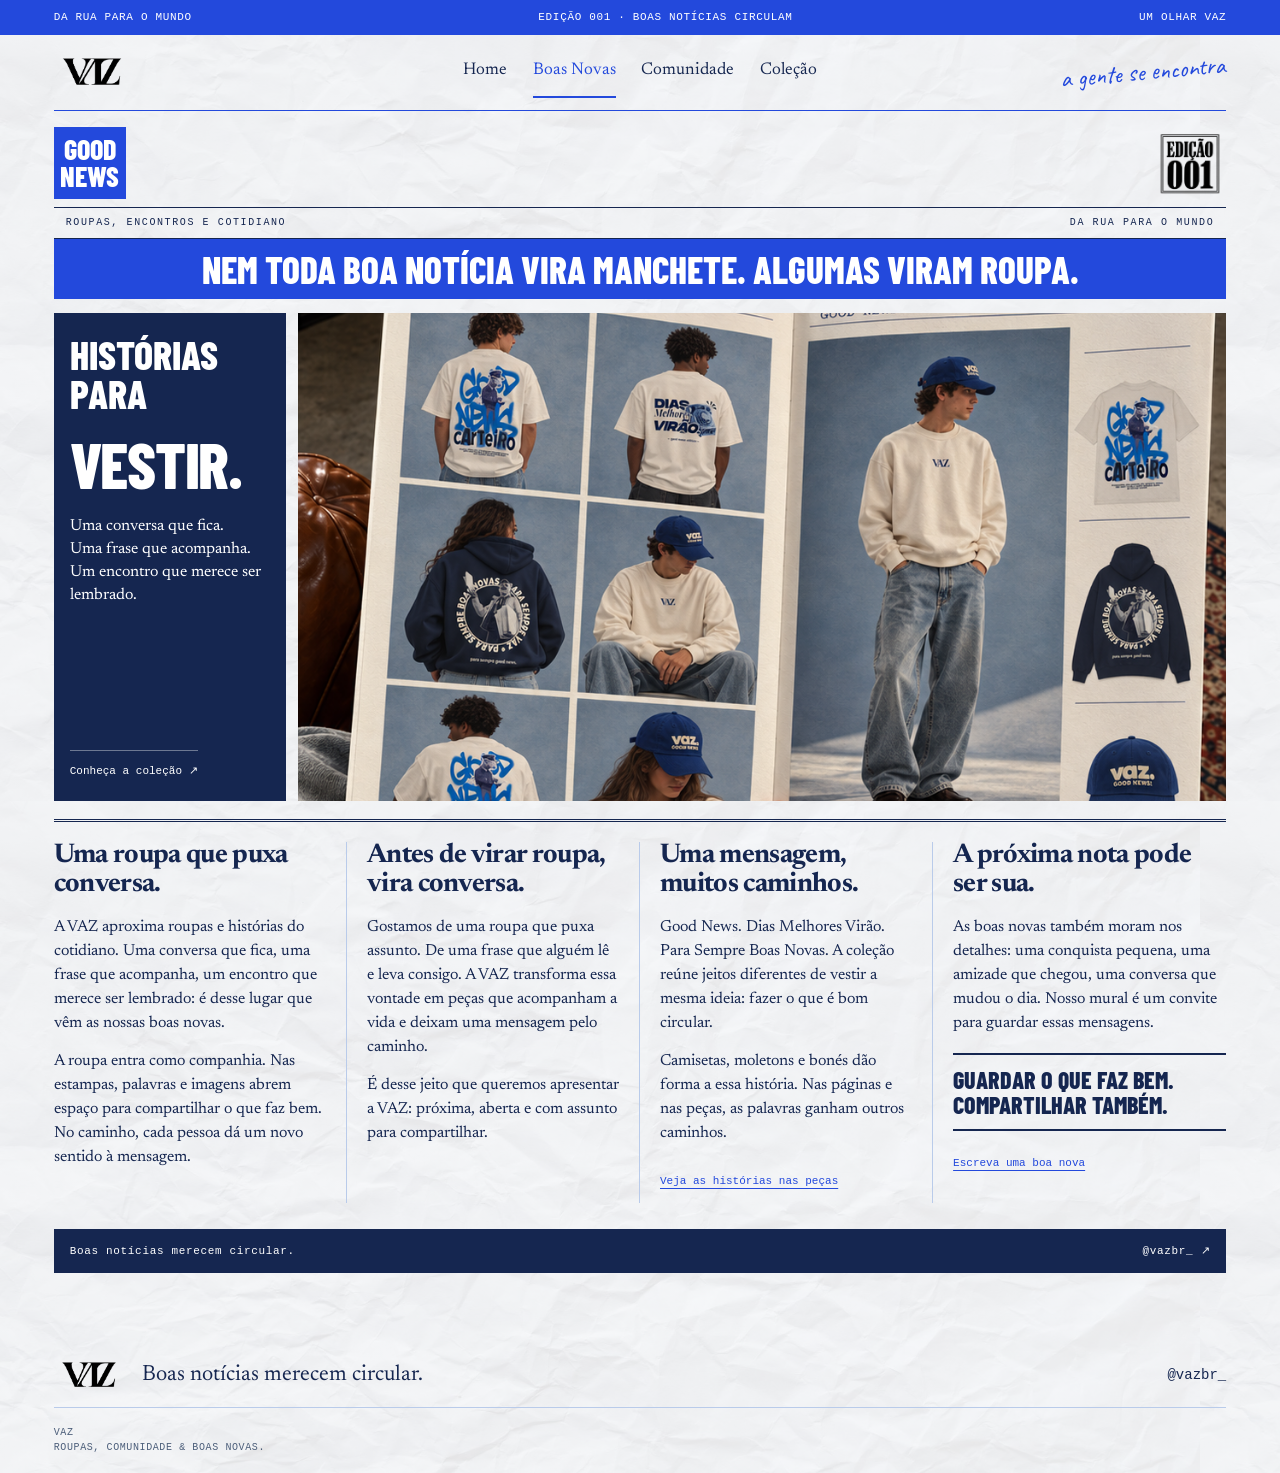
==== commit 5a9127c6: "Ajusta títulos e espaçamento da página Boas Novas" ====
--- a/boas-novas.html
+++ b/boas-novas.html
@@ -7,12 +7,10 @@
 </header><main id="principal" class="news-edition" tabindex="-1">
   <div class="news-masthead">
     <a class="news-mark" href="colecao.html" aria-label="Conheça a coleção VAZ"><strong>GOOD<br>NEWS</strong></a>
-    <a class="news-name news-name-image" href="home.html" aria-label="Jornal da VAZ, início"><span>JORNAL DA</span><img src="assets/marca/jornal-vaz-logo.png" alt="VAZ"></a>
     <img class="news-edition-image" src="assets/marca/jornal-edicao-001.png" alt="Edição 001">
   </div>
   <div class="news-dateline"><span>Roupas, encontros e cotidiano</span><span>Da rua para o mundo</span></div>
-  <h1 class="news-headline">BOAS NOVAS</h1>
-  <p class="news-banner">Nem toda boa notícia vira manchete. Algumas viram roupa.</p>
+  <h1 class="news-banner">Nem toda boa notícia vira manchete. Algumas viram roupa.</h1>
   <div class="news-cover">
     <aside class="news-cover-note">
       <p>Histórias<br>para</p>
--- a/assets/boas-novas.css
+++ b/assets/boas-novas.css
@@ -7,7 +7,7 @@
 body.news-page header#inicio:not(.header-paper)::before { background: transparent; }
 .news-edition {
   width: min(1180px, calc(100% - 2 * var(--gutter)));
-  margin: 0 auto 64px;
+  margin: 16px auto 64px;
   color: #152650;
   background: transparent;
   overflow: visible;
@@ -23,7 +23,7 @@
 .news-name.news-name-image { display: flex; align-items: center; justify-content: center; gap: 8px; width: auto; max-width: 100%; height: 76px; justify-self: center; }
 .news-name-image > span { align-self: flex-end; margin-bottom: -7px; white-space: nowrap; font: 700 clamp(42px, calc(5.2vw + 6px), 72px)/calc(1em + 8px) Georgia, 'Times New Roman', serif; letter-spacing: -.06em; }
 .news-name-image img { width: clamp(100px, 17vw, 190px); height: 96px; object-fit: contain; }
-.news-edition-image { width: 100%; height: 72px; object-fit: contain; }
+.news-edition-image { grid-column: 3; width: 100%; height: 72px; object-fit: contain; }
 .news-brand-v { display: block; width: 100%; height: 100px; object-fit: contain; }
 .news-dateline { display: flex; justify-content: space-between; gap: 20px; padding: 8px 12px; border-block: 1px solid var(--ink); font: 10px/1.4 var(--mono); letter-spacing: .16em; text-transform: uppercase; }
 .news-headline { margin: 10px 0 16px; color: var(--ink); font: 800 clamp(90px, 19.3vw, 270px)/.85 var(--display); letter-spacing: -.04em; white-space: nowrap; text-align: center; }
@@ -54,7 +54,7 @@
   .news-columns article:nth-child(3) { padding-left: 0; }
 }
 @media (max-width: 600px) {
-  .news-edition { margin-block: 0 40px; }
+  .news-edition { margin-block: 16px 40px; }
   .news-masthead { grid-template-columns: 44px minmax(0, 1fr) 44px; gap: 10px; padding-bottom: 8px; }
   .news-mark { height: 44px; padding: 4px 2px; font-size: 18px; }
   .news-mark span { font-size: 6px; }
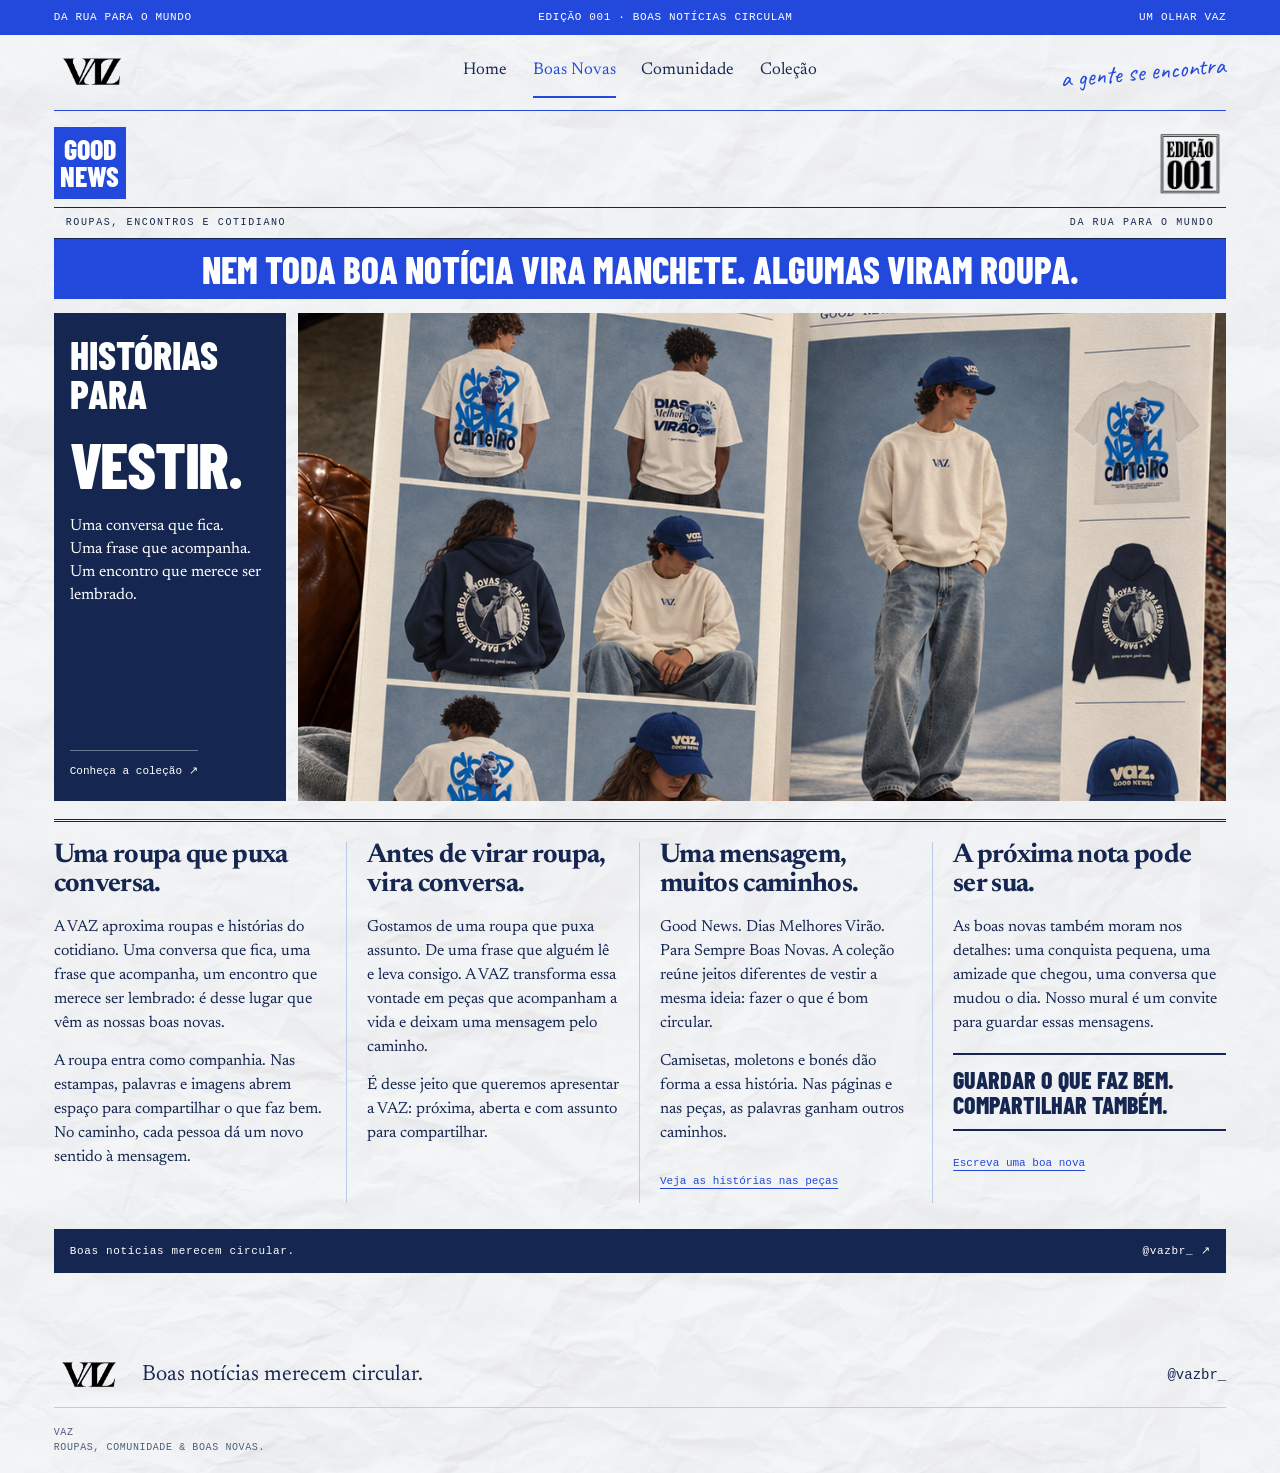
==== commit b1a538b5: "Atualiza home mobile e adiciona menu lateral compartilhado" ====
--- a/boas-novas.html
+++ b/boas-novas.html
@@ -1,4 +1,4 @@
-<!doctype html><html lang="pt-BR"><head><meta charset="utf-8"><meta name="viewport" content="width=device-width,initial-scale=1"><meta name="theme-color" content="#2349dc"><title>Boas Novas · VAZ</title><meta name="description" content="O jornal da VAZ: histórias, roupas e um jeito de fazer o que é bom circular."><link rel="stylesheet" href="editorial.css"><link rel="stylesheet" href="pages.css"><script src="pages.js" defer></script><link rel="stylesheet" href="assets/mobile.css?v=1"><link rel="stylesheet" href="assets/header.css?v=1"><link rel="stylesheet" href="assets/boas-novas.css?v=1"></head><body class="news-page"><a class="skip-link" href="#principal">Pular para o conteúdo</a><div class="edition"><span>Da rua para o mundo</span><span>EDIÇÃO 001 · BOAS NOTÍCIAS CIRCULAM</span><span>UM OLHAR VAZ</span></div>
+<!doctype html><html lang="pt-BR"><head><meta charset="utf-8"><meta name="viewport" content="width=device-width,initial-scale=1"><meta name="theme-color" content="#2349dc"><title>Boas Novas · VAZ</title><meta name="description" content="O jornal da VAZ: histórias, roupas e um jeito de fazer o que é bom circular."><link rel="stylesheet" href="editorial.css"><link rel="stylesheet" href="pages.css"><script src="pages.js" defer></script><link rel="stylesheet" href="assets/mobile.css?v=1"><link rel="stylesheet" href="assets/header.css?v=1"><link rel="stylesheet" href="assets/boas-novas.css?v=1"><link rel="stylesheet" href="assets/mobile-navigation.css?v=1"><script src="assets/mobile-navigation.js?v=1" defer></script></head><body class="news-page"><a class="skip-link" href="#principal">Pular para o conteúdo</a><div class="edition"><span>Da rua para o mundo</span><span>EDIÇÃO 001 · BOAS NOTÍCIAS CIRCULAM</span><span>UM OLHAR VAZ</span></div>
 <header id="inicio">
   <a class="brand" href="home.html" aria-label="VAZ, início"><img src="assets/marca/logo.png" alt="VAZ" width="135" height="54"></a>
   <span class="brand-descriptor">ROUPAS, ENCONTROS <br>E OUTRAS BOAS NOVAS.</span>
--- a/editorial.css
+++ b/editorial.css
@@ -29,9 +29,9 @@
 .header-note{font:25px var(--hand);color:var(--royal);transform:rotate(-5deg);margin-left:15px}
 main{overflow:clip}
 .hero{padding:22px var(--gutter) 38px}
-.hero-paper,.header-paper::before{
+.hero-paper,.header-paper::before,.page-intro{
   background-color:#fff;
-  background-image:linear-gradient(#ffffffcc,#ffffffcc),url('assets/texturas/papel-branco-amassado.jpg');
+  background-image:linear-gradient(rgba(255,255,255,.85),rgba(255,255,255,.85)),url('assets/texturas/papel-branco-amassado.jpg');
   background-repeat:no-repeat;
   background-position:center;
   background-size:cover;
@@ -115,6 +115,19 @@
 .community-copy>p:not(.eyebrow){max-width:36ch;font-size:21px;line-height:1.4}
 .community-copy .hand-note{margin:22px 0 28px;display:block;font-size:34px}
 .community-copy .photo-credit{display:block;margin-top:25px}
+#comunidade .community-copy{display:flex;flex-direction:column;align-items:flex-start;gap:20px;min-width:0}
+#comunidade .community-copy h2{margin:0;max-width:100%}
+#comunidade .community-copy h2 em{white-space:normal}
+#comunidade .community-copy>p{margin:0}
+#comunidade .community-copy .hand-note{display:block;max-width:100%;margin:0;padding-block:6px;line-height:1.3;transform:none;overflow-wrap:break-word}
+#comunidade .community-copy .button{position:relative;flex:none;align-self:flex-start;margin:0}
+#boas-novas .story{min-width:0}
+#boas-novas .story details{margin-block:20px 24px}
+#boas-novas .story summary{display:flex;width:fit-content;max-width:100%;min-height:44px;line-height:1.6}
+#boas-novas .story details[open] summary{margin-bottom:20px}
+#boas-novas .margin-notes{display:flex;flex-direction:column;gap:14px;min-width:0;margin-top:28px;padding-top:22px}
+#boas-novas .margin-notes .hand-note{margin:0;padding:0;max-width:100%;font-size:clamp(28px,3vw,42px);line-height:1.3;transform:none;overflow-wrap:break-word}
+#boas-novas .margin-notes .eyebrow,#boas-novas .margin-notes>p:last-child{margin:0;line-height:1.6}
 .section-index{border-block:1px solid var(--royal);display:flex;justify-content:space-between;padding:12px 0;margin-bottom:35px;color:var(--royal)}
 .archive{padding:0 var(--gutter) 75px}
 .archive-heading{display:flex;align-items:flex-end;justify-content:space-between;gap:30px;margin-bottom:35px}
@@ -291,6 +304,9 @@
 .headline-note{background:none;padding:0;left:0;right:auto;top:100%;bottom:auto;margin-top:2px;font-size:clamp(26px,2.7vw,40px);z-index:3;transform:rotate(-4deg)}
 .hero-bottom{position:relative;margin-top:-26px;align-items:start;gap:4%}
 .hero-photo{position:relative;z-index:2}
+.hero-paper .hero-bottom{margin-top:clamp(-58px,-4vw,-32px)}
+.hero-paper .hero-photo .headline-note{position:absolute;inset:30px auto auto 20px;margin:0;padding:0;max-width:calc(100% - 40px);font-size:clamp(26px,3vw,44px);line-height:1.15;color:#fff;background:transparent;text-shadow:0 1px 6px #15265060;transform:rotate(-8deg);transform-origin:left center;z-index:3;pointer-events:none}
+@media(max-width:760px){.hero-paper .hero-bottom{margin-top:-22px}.hero-paper .hero-photo .headline-note{top:28px;left:16px;max-width:calc(100% - 32px);font-size:clamp(25px,6vw,36px)}}
 .hero-copy{position:relative;z-index:1;padding-top:74px}
 .collection-heading{grid-template-columns:minmax(0,1fr) 156px;gap:12px 30px;align-items:center;margin-bottom:5px}
 .collection-heading>.eyebrow{grid-column:1;grid-row:1;font-weight:700}
--- a/assets/mobile.css
+++ b/assets/mobile.css
@@ -64,34 +64,51 @@
   .editorial-note h2 { font-size: clamp(27px, 5.8vw, 38px); line-height: 1.2; }
   .editorial-note .hand-note { margin: 18px 0 0; text-align: right; font-size: 29px; }
   .editorial-note .hand-note::before { content: none; }
-  .collection-heading { grid-template-columns: minmax(0, 1fr); gap: 18px; margin-bottom: 20px; }
-  .collection h2 { grid-column: 1; grid-row: auto; font-size: clamp(48px, 12vw, 76px); max-width: 12ch; }
-  .collection-intro { grid-column: 1; grid-row: auto; margin: 0; gap: 12px 20px; }
-  .collection-intro > p { font-size: 20px; }
+  .collection-heading { grid-template-columns: minmax(0, 1fr) clamp(120px, 34vw, 180px); align-items: center; gap: 18px 12px; margin-bottom: 24px; }
+  .collection h2 { grid-column: 1; grid-row: 1; font-size: clamp(34px, 9vw, 60px); line-height: .98; max-width: 10ch; margin: 0; }
+  .collection-intro { grid-column: 1 / -1; grid-row: 2; display: flex; justify-content: space-between; align-items: center; margin: 0; gap: 4px 16px; }
+  .collection-intro > p { font-size: 18px; max-width: 23ch; }
   .collection-intro .text-link { min-height: 44px; font-size: 11px; }
   .sticker-cluster {
-    grid-column: 1;
-    grid-row: auto;
+    grid-column: 2;
+    grid-row: 1;
     justify-self: center;
-    width: 244px;
-    height: 238px;
-    transform: scale(.72);
-    transform-origin: top center;
-    margin: 0 0 -60px;
+    width: 100%;
+    height: auto;
+    aspect-ratio: 244 / 238;
+    transform: none;
+    transform-origin: center;
+    margin: 0;
   }
+  .sticker-cluster .postal-sticker { left: 4%; top: 0; width: 56%; padding: 8px 4px; border-width: 4px; }
+  .sticker-cluster .postal-sticker > span { font-size: 5px; }
+  .sticker-cluster .postal-sticker img { width: 62%; margin: 8px auto; }
+  .sticker-cluster .postal-sticker strong { font-size: clamp(17px, 4.4vw, 25px); }
+  .sticker-cluster .postal-sticker small { font-size: 4px; margin-top: 7px; }
+  .sticker-cluster .oval-sticker { right: 0; top: 28%; width: 54%; padding: 8px 4px; border-width: 3px; }
+  .sticker-cluster .oval-sticker strong { font-size: clamp(18px, 4.7vw, 27px); margin: 6px 0; }
+  .sticker-cluster .oval-sticker small, .sticker-cluster .oval-sticker > span { font-size: 4px; }
+  .sticker-cluster .ticket-sticker { left: 10%; bottom: 0; width: 80%; padding: 7px 6px; border-width: 3px; }
+  .sticker-cluster .ticket-sticker > span { font-size: 4px; margin-bottom: 4px; padding-bottom: 4px; }
+  .sticker-cluster .ticket-sticker strong { font-size: clamp(16px, 4vw, 23px); }
   #pecas {
-    grid-template-columns: none;
-    grid-auto-flow: column;
-    grid-auto-columns: minmax(0, 82%);
-    gap: 16px;
+    grid-template-columns: minmax(0, 1fr);
+    grid-auto-flow: row;
+    grid-auto-columns: auto;
+    gap: 28px;
     margin-top: 0;
-    padding: 12px 4px 20px;
-    overflow-x: auto;
-    overscroll-behavior-x: contain;
-    scroll-snap-type: x mandatory;
-    scroll-padding-inline: 4px;
+    padding: 0 0 12px;
+    overflow: visible;
+    scroll-snap-type: none;
   }
-  #pecas > .product { min-width: 0; scroll-snap-align: start; }
+  #pecas > .product { display: grid; grid-template-columns: minmax(0, 1fr); grid-template-rows: auto auto auto; min-width: 0; height: auto; align-content: start; scroll-snap-align: start; }
+  #pecas > .product:first-child { grid-column: 1 / -1; }
+  #pecas > .product .product-image, #pecas > .product:first-child .product-image { display: block; position: relative; grid-row: 1; width: 84%; height: clamp(210px, 59vw, 305px); min-height: 0; aspect-ratio: auto; max-height: 305px; margin-inline: auto; overflow: hidden; }
+  #pecas > .product .product-image img { position: absolute; inset: 0; width: 100%; height: 100%; min-height: 0; max-width: 100%; max-height: 100%; object-fit: contain; }
+  #pecas .product-title { position: static; grid-row: 2; font-size: 22px; line-height: 1.15; min-height: 0; margin-top: 16px; padding-bottom: 10px; }
+  #pecas > .product:first-child .product-title { min-height: 0; }
+  #pecas .product-meta { position: static; grid-row: 3; font-size: 10px; line-height: 1.65; margin-top: 8px; }
+  .collection > .cap-motion-tools { margin-top: 0; margin-bottom: 12px; }
   .product-title { overflow-wrap: anywhere; }
   .product-meta { font-size: 10px; line-height: 1.6; }
   #cap-motion-toggle { min-height: 44px; font-size: 11px; }
@@ -145,6 +162,10 @@
   #product-dialog.vaz-product-view .modal-copy { padding-bottom: max(32px, env(safe-area-inset-bottom)); }
 }
 @media (max-width: 380px) {
+  .collection-heading { grid-template-columns: minmax(0, 1fr) 120px; gap: 16px 10px; }
+  .collection h2 { font-size: 34px; }
+  .sticker-cluster { transform: none; margin: 0; }
+  .collection-intro > p { font-size: 17px; }
   .edition span:last-child { display: none; }
   .notes { grid-template-columns: minmax(0, 1fr); }
   .catalog-group .products { grid-template-columns: minmax(0, 1fr); }
--- a/assets/header.css
+++ b/assets/header.css
@@ -1,16 +1,16 @@
-/* O mesmo cabeçalho em todas as páginas; a textura pertence à Home. */
+/* Cabeçalho e textura de papel a 15% compartilhados entre as páginas. */
 header#inicio {
   position: relative;
   isolation: isolate;
   margin-inline: var(--gutter);
   border-bottom: 1px solid var(--royal);
 }
-header#inicio:not(.header-paper)::before {
+header#inicio::before {
   content: '';
   position: absolute;
   inset: 0 calc(-1 * var(--gutter));
   z-index: -1;
-  background: #fff;
+  background: linear-gradient(rgba(255,255,255,.85), rgba(255,255,255,.85)), url('texturas/papel-branco-amassado.jpg') center / cover no-repeat;
   pointer-events: none;
 }
 header#inicio .brand-descriptor { margin: 0; }
--- a/assets/boas-novas.css
+++ b/assets/boas-novas.css
@@ -4,7 +4,6 @@
   background-size: auto, 1200px auto;
   background-repeat: repeat;
 }
-body.news-page header#inicio:not(.header-paper)::before { background: transparent; }
 .news-edition {
   width: min(1180px, calc(100% - 2 * var(--gutter)));
   margin: 16px auto 64px;
--- a/assets/mobile-navigation.css
+++ b/assets/mobile-navigation.css
@@ -0,0 +1,71 @@
+.mobile-home-actions { display:none; }
+.mobile-nav-drawer { display:none; }
+@media(max-width:760px) {
+  body > .edition { display:none; }
+  body header#inicio {
+    display:flex;
+    align-items:center;
+    justify-content:space-between;
+    gap:16px;
+    min-height:0;
+    margin:0;
+    padding:18px 7.8%;
+    border:0;
+  }
+  body:not(.home-page) header#inicio { position:relative; }
+  body:not(.home-page) header#inicio::before { inset:0; }
+  body header#inicio .brand img { width:clamp(54px,13vw,90px); height:auto; }
+  body header#inicio .brand-descriptor, body header#inicio .header-note,
+  body header#inicio nav.page-nav { display:none; }
+  body header#inicio .mobile-home-actions { display:flex; align-items:center; gap:10px; }
+  .mobile-home-actions > :is(button,a) { display:grid; place-items:center; width:44px; height:44px; padding:7px; background:transparent; border:0; color:var(--ink); cursor:pointer; }
+  .home-page header#inicio .mobile-home-actions > :is(button,a) { color:#fff; }
+  .mobile-home-actions svg { display:block; width:100%; height:100%; fill:none; stroke:currentColor; stroke-width:1.4; stroke-linecap:round; stroke-linejoin:round; }
+  #mobile-navigation-drawer {
+    position:fixed;
+    inset:0 0 0 auto;
+    width:min(86vw,360px);
+    height:100dvh;
+    max-width:none;
+    max-height:none;
+    margin:0;
+    padding:24px 26px max(24px,env(safe-area-inset-bottom));
+    border:0;
+    border-radius:0;
+    background:#fff;
+    color:var(--ink);
+    box-shadow:-12px 0 48px #00153725;
+    overflow-y:auto;
+    overscroll-behavior:contain;
+  }
+  #mobile-navigation-drawer[open] { display:flex; flex-direction:column; gap:38px; }
+  #mobile-navigation-drawer::backdrop { background:#07152b80; }
+  .mobile-drawer-heading { display:flex; align-items:center; justify-content:space-between; gap:20px; }
+  .mobile-drawer-heading img { width:76px; height:auto; }
+  .mobile-drawer-close { display:grid; place-items:center; flex:none; width:44px; height:44px; padding:10px; background:transparent; border:1px solid var(--line); color:var(--ink); }
+  .mobile-drawer-close svg { width:24px; height:24px; fill:none; stroke:currentColor; stroke-width:1.5; }
+  #mobile-navigation-drawer .mobile-drawer-links { display:flex; flex-direction:column; align-items:stretch; width:100%; margin:0; gap:0; }
+  #mobile-navigation-drawer .mobile-drawer-links a { display:flex; align-items:center; min-height:64px; padding:12px 0; border-bottom:1px solid var(--line); font:500 27px/1.2 var(--serif); }
+  #mobile-navigation-drawer .mobile-drawer-links a[aria-current="page"] { color:var(--royal); }
+  .home-page .mobile-home-panels { display:block; padding:20px 0 30px; background:#f8f6f2; font-family:Arial,Helvetica,sans-serif; }
+  .home-page main > .contents, .home-page main > .editorial-note { display:none; }
+  .mobile-news-panel { display:grid; grid-template-columns:minmax(0,1.35fr) minmax(0,.9fr); align-items:center; gap:12px; padding:8px 5% 24px; }
+  .mobile-panel-kicker { display:flex; align-items:center; gap:8px; margin:0 0 10px; color:#0645cb; font:700 10px/1.2 Arial,Helvetica,sans-serif; text-transform:uppercase; }
+  .mobile-panel-kicker::after { content:''; width:28px; height:1px; background:currentColor; opacity:.65; }
+  .mobile-news-copy h2, .mobile-essence-copy h2 { margin:0 0 10px; font:750 clamp(20px,5.4vw,32px)/1.05 Arial,Helvetica,sans-serif; letter-spacing:-.035em; }
+  .mobile-news-copy > p:not(.mobile-panel-kicker), .mobile-essence-copy > p:not(.mobile-panel-kicker) { margin:0 0 12px; font:400 clamp(12px,3vw,16px)/1.25 Arial,Helvetica,sans-serif; }
+  .mobile-panel-link { display:inline-flex; align-items:center; justify-content:space-between; gap:14px; min-height:38px; padding:8px 15px; border:1px solid #0645cb; border-radius:40px; color:#0645cb; font:700 10px/1.2 Arial,Helvetica,sans-serif; }
+  .mobile-panel-link svg { width:16px; height:16px; fill:none; stroke:currentColor; stroke-width:1.5; }
+  .mobile-news-art { position:relative; min-width:0; margin:0 2px 0 0; transform:rotate(-13deg); }
+  .mobile-news-art img { width:100%; aspect-ratio: .82; object-fit:cover; border:5px solid #e7dbcd; box-shadow:3px 7px 10px #30221735; }
+  .mobile-news-art::after { content:''; position:absolute; top:4px; right:-18px; width:20px; height:24px; background:repeating-conic-gradient(from 12deg at 0 100%,transparent 0deg 14deg,#0645cb 15deg 20deg,transparent 21deg 33deg); transform:rotate(18deg); }
+  .mobile-essence-panel { display:grid; grid-template-columns:minmax(0,1.15fr) minmax(0,1fr); align-items:stretch; min-height:190px; margin:0 2% 0 0; overflow:hidden; border-radius:0 14px 14px 0; background:#08377f; color:#fff; }
+  .mobile-essence-image { position:relative; background:url('fotos/vaz-dias-melhores-editorial.png') left bottom / 230% auto no-repeat; }
+  .mobile-essence-image::after { content:''; position:absolute; inset:0; background:linear-gradient(90deg,transparent 65%,#08377f); }
+  .mobile-essence-copy { min-width:0; padding:22px 15px 18px 2px; }
+  .mobile-essence-copy .mobile-panel-kicker { color:#fff; font-size:9px; }
+  .mobile-essence-copy h2 { font-size:clamp(20px,5vw,29px); }
+  .mobile-essence-copy > p:not(.mobile-panel-kicker) { font-size:clamp(11px,2.8vw,15px); }
+  .mobile-essence-copy .mobile-panel-link { min-height:36px; border-color:#fff; color:#fff; font-size:10px; padding:8px 13px; }
+}
+@media(min-width:761px) { .mobile-home-panels { display:none; } }
